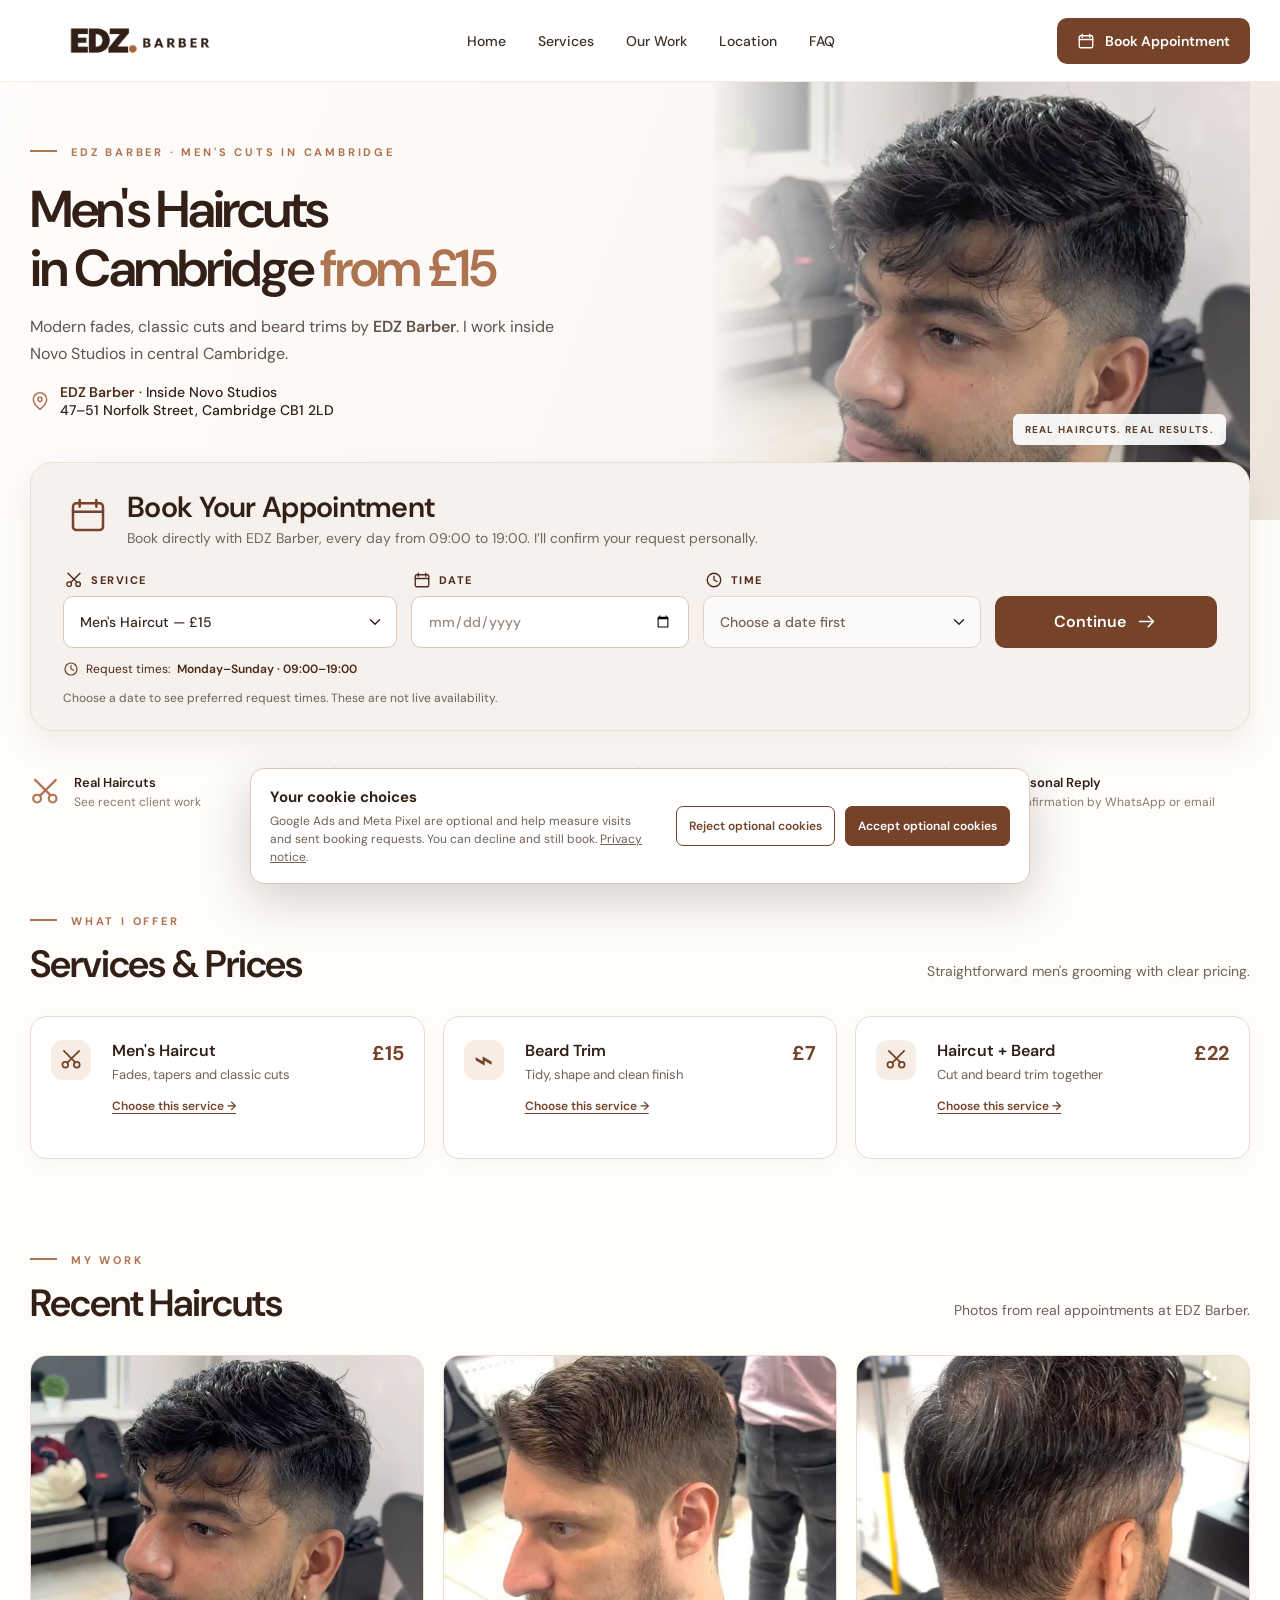
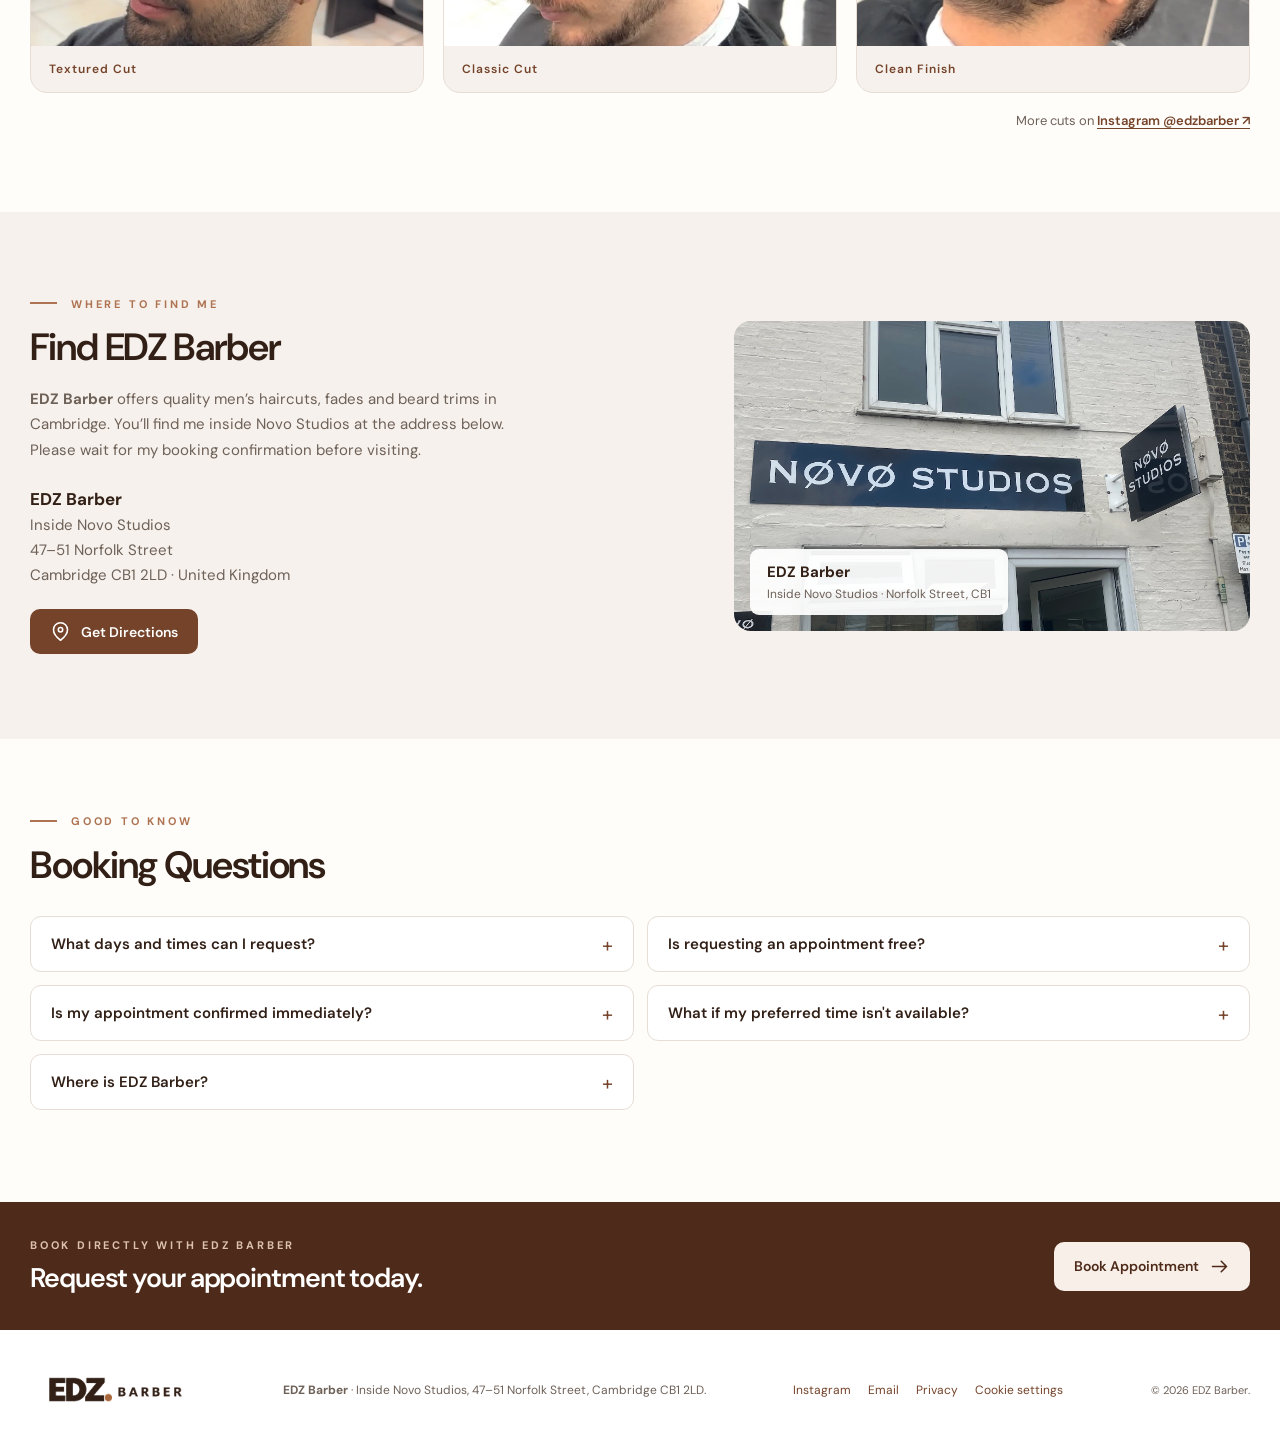
==== index.html @ 52270ae0 "gsdfgs" ====
<!doctype html>
<html lang="en-GB">

<head>
  <meta charset="utf-8">
  <meta name="viewport" content="width=device-width, initial-scale=1, viewport-fit=cover">
  <meta name="theme-color" content="#faf9f7">
  <meta name="description"
    content="Book with EDZ Barber: men’s haircuts from £15 in Cambridge. Find EDZ Barber inside Novo Studios, 47–51 Norfolk Street, CB1 2LD. Free booking requests with personal confirmation.">
  <meta property="og:type" content="website">
  <meta property="og:locale" content="en_GB">
  <meta property="og:title" content="EDZ Barber | Men's Haircuts in Cambridge from £15">
  <meta property="og:description"
    content="Book directly with EDZ Barber — men’s haircuts £15, beard trims £7. Inside Novo Studios, 47–51 Norfolk Street, Cambridge CB1 2LD.">
  <meta property="og:url" content="https://www.edzbarber.co.uk/">
  <meta property="og:image" content="https://www.edzbarber.co.uk/assets/cut-classic.webp">
  <link rel="canonical" href="https://www.edzbarber.co.uk/">
  <link rel="icon" type="image/svg+xml" href="favicon.svg">
  <link rel="preload" href="assets/edz-logo-brown.webp" as="image" type="image/webp">
  <link rel="preload" href="assets/cut-textured.webp" as="image" type="image/webp">
  <link rel="preconnect" href="https://fonts.googleapis.com">
  <link rel="preconnect" href="https://fonts.gstatic.com" crossorigin>
  <link href="https://fonts.googleapis.com/css2?family=DM+Sans:wght@400;500;600;700&display=swap" rel="stylesheet">
  <title>EDZ Barber | Men's Haircuts in Cambridge from £15</title>
  <script>window.dataLayer = window.dataLayer || []; function gtag() { dataLayer.push(arguments) } gtag('consent', 'default', { ad_storage: 'denied', analytics_storage: 'denied', ad_user_data: 'denied', ad_personalization: 'denied' }); gtag('js', new Date());</script>
  <link rel="stylesheet" href="style.css?v=20261121-3">
  <script src="consent.js?v=20261121-3" defer></script>
  <script src="schedule.js?v=20261121-3" defer></script>
  <script src="booking.js?v=20261121-3" defer></script>
  <script
    type="application/ld+json">{"@context":"https://schema.org","@type":"HairSalon","name":"EDZ Barber","url":"https://www.edzbarber.co.uk/","image":"https://www.edzbarber.co.uk/assets/cut-classic.webp","description":"Independent EDZ Barber men's haircuts, fades and beard trims, inside Novo Studios in Cambridge. Booking requests are personally confirmed.","priceRange":"£7–£22","address":{"@type":"PostalAddress","streetAddress":"47–51 Norfolk Street","addressLocality":"Cambridge","postalCode":"CB1 2LD","addressCountry":"GB"},"sameAs":["https://www.instagram.com/edzbarber/"]}</script>
</head>

<body id="top">
  <svg class="svg-defs" aria-hidden="true" focusable="false" xmlns="http://www.w3.org/2000/svg">
    <symbol id="ic-calendar" viewBox="0 0 24 24">
      <rect x="3" y="5" width="18" height="16" rx="2" />
      <path d="M7 3v4M17 3v4M3 10h18" />
    </symbol>
    <symbol id="ic-clock" viewBox="0 0 24 24">
      <circle cx="12" cy="12" r="9" />
      <path d="M12 7v5l4 2" />
    </symbol>
    <symbol id="ic-scissors" viewBox="0 0 24 24">
      <circle cx="5.5" cy="17.5" r="3" />
      <circle cx="17.5" cy="17.5" r="3" />
      <path d="M8 15 20 3M16 15 4 3" />
    </symbol>
    <symbol id="ic-pin" viewBox="0 0 24 24">
      <path d="M20 10c0 6-8 12-8 12S4 16 4 10a8 8 0 1 1 16 0Z" />
      <circle cx="12" cy="10" r="2.5" />
    </symbol>
    <symbol id="ic-arrow" viewBox="0 0 24 24">
      <path d="M4 12h16m-6-6 6 6-6 6" />
    </symbol>
    <symbol id="ic-shield" viewBox="0 0 24 24">
      <path d="m12 2 9 4v6c0 6-4 9-9 10C7 21 3 18 3 12V6z" />
      <path d="m8 12 3 3 5-6" />
    </symbol>
    <symbol id="ic-mail" viewBox="0 0 24 24">
      <rect x="2" y="4" width="20" height="16" rx="2" />
      <path d="m3 6 9 7 9-7" />
    </symbol>
    <symbol id="ic-menu" viewBox="0 0 24 24">
      <path d="M4 7h16M4 12h16M4 17h16" />
    </symbol>
    <symbol id="ic-check" viewBox="0 0 24 24">
      <path d="m4 12 5 5L20 6" />
    </symbol>
    <symbol id="ic-chevron" viewBox="0 0 24 24">
      <path d="m6 9 6 6 6-6" />
    </symbol>
    <symbol id="ic-instagram" viewBox="0 0 24 24">
      <rect x="3" y="3" width="18" height="18" rx="5" />
      <circle cx="12" cy="12" r="4" />
      <path d="M17.5 6.5h.01" />
    </symbol>
  </svg>
  <a class="skip-link" href="#booking">Skip to booking</a>
  <header class="site-header">
    <div class="container header-inner">
      <a class="brand" href="#top" aria-label="EDZ Barber home"><img src="assets/edz-logo-brown.webp" width="250"
          height="90" alt="EDZ Barber" /></a>
      <nav class="site-nav" id="main-nav" aria-label="Main navigation">
        <a href="#top">Home</a><a href="#services">Services</a><a href="#gallery">Our Work</a><a
          href="#location">Location</a><a href="#faq">FAQ</a><button type="button" class="nav-cookies"
          data-open-cookie-preferences>Cookie settings</button>
      </nav>
      <a class="header-book" href="#booking"><svg class="icon" aria-hidden="true">
          <use href="#ic-calendar" />
        </svg> Book Appointment</a>
      <button class="menu-button" type="button" aria-expanded="false" aria-controls="main-nav"
        aria-label="Open menu"><svg class="icon" aria-hidden="true">
          <use href="#ic-menu" />
        </svg></button>
    </div>
  </header>
  <main>
    <div class="top-sections">
      <section class="booking-section" id="booking" aria-labelledby="booking-heading">
        <div class="container">
          <div class="booking-card">
            <div class="booking-heading">
              <span class="booking-heading-icon"><svg class="icon" aria-hidden="true">
                  <use href="#ic-calendar" />
                </svg></span>
              <div>
                <p class="eyebrow">EDZ BARBER · FREE BOOKING REQUEST</p>
                <h2 id="booking-heading">Book Your Appointment</h2>
                <p>Book directly with EDZ Barber, every day from 09:00 to 19:00. I’ll confirm your request
                  personally.</p>
              </div>
            </div>
            <form id="booking-request-form" action="https://api.web3forms.com/submit" method="POST" novalidate>
              <input name="access_key" type="hidden" value="c25bfc3a-6f18-4bb9-8f61-29de231f1bf9">
              <input name="subject" id="booking-subject" type="hidden" value="EDZ Barber — Booking request">
              <input name="from_name" type="hidden" value="EDZ Barber Bookings">
              <input name="service" id="submitted-service" type="hidden">
              <input name="price" id="submitted-price" type="hidden">
              <input name="preferred_date" id="submitted-date" type="hidden">
              <input name="preferred_time" id="submitted-time" type="hidden">
              <div class="hp" aria-hidden="true"><label>Leave this empty<input type="checkbox" tabindex="-1"
                    name="botcheck" autocomplete="off"></label></div>
              <div class="booking-selectors" id="booking-selectors">
                <div class="form-control">
                  <label for="service-choice"><svg class="icon" aria-hidden="true">
                      <use href="#ic-scissors" />
                    </svg> Service</label>
                  <div class="select-wrapper"><select id="service-choice" required>
                      <option value="haircut">Men's Haircut — £15</option>
                      <option value="beard">Beard Trim — £7</option>
                      <option value="both">Haircut + Beard — £22</option>
                    </select><svg class="chevron" aria-hidden="true">
                      <use href="#ic-chevron" />
                    </svg></div>
                </div>
                <div class="form-control">
                  <label for="date-choice"><svg class="icon" aria-hidden="true">
                      <use href="#ic-calendar" />
                    </svg> Date</label>
                  <input type="date" id="date-choice" required lang="en-GB" aria-describedby="date-help" />
                </div>
                <div class="form-control">
                  <label for="time-choice"><svg class="icon" aria-hidden="true">
                      <use href="#ic-clock" />
                    </svg> Time</label>
                  <div class="select-wrapper"><select id="time-choice" required disabled>
                      <option value="">Choose a date first</option>
                    </select><svg class="chevron" aria-hidden="true">
                      <use href="#ic-chevron" />
                    </svg></div>
                </div>
                <button type="button" class="primary-button booking-continue" id="continue-booking">Continue <svg
                    class="icon" aria-hidden="true">
                    <use href="#ic-arrow" />
                  </svg></button>
              </div>
              <p class="booking-hours"><svg class="icon" aria-hidden="true">
                  <use href="#ic-clock" />
                </svg> Request times: <strong>Monday–Sunday · 09:00–19:00</strong></p>
              <p class="booking-help" id="date-help">Times are requests, not live availabilityNo
                online payment.</p>
              <p class="form-error" id="booking-error" role="alert" hidden></p>
              <div class="details-panel" id="details-panel" hidden>
                <div class="details-header">
                  <div>
                    <h3>Your Details</h3>
                    <p>Just a few details so I can reply.</p>
                  </div><button class="text-button" id="edit-selection" type="button">← Edit date & time</button>
                </div>
                <div class="booking-summary" id="booking-summary"></div>
                <div class="details-fields">
                  <label>Full name <span>*</span><input id="customer-name" name="name" type="text"
                      placeholder="Your full name" maxlength="100" autocomplete="name" required></label>
                  <label>Mobile / WhatsApp <span>*</span><input id="customer-phone" name="phone" type="tel"
                      placeholder="07xxx xxx xxx" maxlength="25" autocomplete="tel" required></label>
                  <label>Email <span>*</span><input id="customer-email" name="email" type="email"
                      placeholder="you@example.com" maxlength="254" autocomplete="email" required></label>
                  <label class="notes-field">Notes (optional)<textarea name="message" id="customer-notes"
                      maxlength="750" rows="2" placeholder="Any details about your haircut?"></textarea></label>
                </div>
                <label class="confirm-checkbox"><input id="request-consent" name="request_acknowledged" type="checkbox"
                    value="Yes" required><span>I understand my appointment is <strong>not confirmed</strong> until EDZ
                    Barber replies. <a href="privacy.html">Privacy notice</a>.</span></label>
                <button id="send-request" class="primary-button submit-button" type="submit">Send Booking Request <svg
                    class="icon" aria-hidden="true">
                    <use href="#ic-arrow" />
                  </svg></button>
              </div>
            </form>
            <div class="booking-result" id="booking-result" role="status" aria-live="polite" hidden></div>
          </div>
        </div>
      </section>
      <section class="hero" id="home" aria-labelledby="hero-title">
        <div class="container hero-inner">
          <div class="hero-text">
            <div class="eyebrow eyebrow-line">EDZ BARBER · MEN'S CUTS IN CAMBRIDGE</div>
            <h1 id="hero-title">Men's Haircuts<br>in Cambridge <span>from £15</span></h1>
            <p>Modern fades, classic cuts and beard trims by <strong>EDZ Barber</strong>. I work inside Novo Studios in
              central Cambridge.</p>
            <div class="hero-address"><svg class="icon" aria-hidden="true">
                <use href="#ic-pin" />
              </svg><span><strong>EDZ Barber</strong> · Inside Novo Studios<br>47–51 Norfolk Street, Cambridge CB1
                2LD</span></div>
            <a class="hero-cta" href="#booking">Book your £15 cut <svg class="icon" aria-hidden="true">
                <use href="#ic-arrow" />
              </svg></a>
          </div>
          <div class="hero-photo"><img src="assets/cut-textured.webp"
              alt="Real textured men's haircut at EDZ Barber, Cambridge" fetchpriority="high" width="526"
              height="709" /><span class="photo-caption">REAL HAIRCUTS. REAL RESULTS.</span></div>
        </div>
      </section>
    </div>
    <section class="benefits" aria-label="EDZ Barber benefits">
      <div class="container benefits-grid">
        <div><svg class="icon" aria-hidden="true">
            <use href="#ic-scissors" />
          </svg><span><strong>Real Haircuts</strong><small>See recent client work</small></span></div>
        <div><svg class="icon" aria-hidden="true">
            <use href="#ic-calendar" />
          </svg><span><strong>Free Booking Request</strong><small>No online payment</small></span></div>
        <div><svg class="icon" aria-hidden="true">
            <use href="#ic-pin" />
          </svg><span><strong>Central Cambridge</strong><small>Norfolk Street, CB1</small></span></div>
        <div><svg class="icon" aria-hidden="true">
            <use href="#ic-check" />
          </svg><span><strong>Personal Reply</strong><small>Confirmation by WhatsApp or email</small></span></div>
      </div>
    </section>
    <section class="content-section" id="services">
      <div class="container">
        <div class="section-intro">
          <div>
            <p class="eyebrow eyebrow-line">WHAT I OFFER</p>
            <h2>Services & Prices</h2>
          </div>
          <p>Straightforward men's grooming with clear pricing.</p>
        </div>
        <div class="services-grid">
          <article class="service-card">
            <div class="service-icon"><svg class="icon" aria-hidden="true">
                <use href="#ic-scissors" />
              </svg></div>
            <div>
              <h3>Men's Haircut</h3>
              <p>Fades, tapers and classic cuts</p><button type="button" data-book-service="haircut">Choose this service
                →</button>
            </div><strong class="service-price">£15</strong>
          </article>
          <article class="service-card">
            <div class="service-icon beard-symbol" aria-hidden="true">⌁</div>
            <div>
              <h3>Beard Trim</h3>
              <p>Tidy, shape and clean finish</p><button type="button" data-book-service="beard">Choose this service
                →</button>
            </div><strong class="service-price">£7</strong>
          </article>
          <article class="service-card">
            <div class="service-icon"><svg class="icon" aria-hidden="true">
                <use href="#ic-scissors" />
              </svg></div>
            <div>
              <h3>Haircut + Beard</h3>
              <p>Cut and beard trim together</p><button type="button" data-book-service="both">Choose this service
                →</button>
            </div><strong class="service-price">£22</strong>
          </article>
        </div>
      </div>
    </section>
    <section class="content-section gallery-section" id="gallery">
      <div class="container">
        <div class="section-intro">
          <div>
            <p class="eyebrow eyebrow-line">MY WORK</p>
            <h2>Recent Haircuts</h2>
          </div>
          <p>Photos from real appointments at EDZ Barber.</p>
        </div>
        <div class="gallery-grid">
          <figure><img src="assets/cut-textured.webp" width="526" height="709" loading="lazy"
              alt="Textured short men's haircut with blended sides">
            <figcaption>Textured Cut</figcaption>
          </figure>
          <figure><img src="assets/cut-classic.webp" width="526" height="697" loading="lazy"
              alt="Neat classic men's side-part haircut">
            <figcaption>Classic Cut</figcaption>
          </figure>
          <figure><img src="assets/cut-back.webp" width="1179" height="1179" loading="lazy"
              alt="Clean finish at the back of a men's haircut">
            <figcaption>Clean Finish</figcaption>
          </figure>
        </div>
        <p class="gallery-link">More cuts on <a href="https://www.instagram.com/edzbarber/" target="_blank"
            rel="noopener noreferrer">Instagram @edzbarber ↗</a></p>
      </div>
    </section>
    <section class="location-section" id="location">
      <div class="container location-grid">
        <div>
          <p class="eyebrow eyebrow-line">WHERE TO FIND ME</p>
          <h2>Find EDZ Barber</h2>
          <p><strong>EDZ Barber</strong> offers quality men’s haircuts, fades and beard trims in Cambridge.
            You’ll find me inside Novo Studios at the address below. Please wait for my booking confirmation before
            visiting.</p>
          <address><strong>EDZ Barber</strong><br>Inside Novo Studios<br>47–51 Norfolk Street<br>Cambridge CB1 2LD ·
            United Kingdom</address><a class="direction-button"
            href="https://www.google.com/maps/dir/?api=1&amp;destination=47-51%20Norfolk%20Street%2C%20Cambridge%20CB1%202LD"
            target="_blank" rel="noopener noreferrer"><svg class="icon" aria-hidden="true">
              <use href="#ic-pin" />
            </svg> Get Directions</a>
        </div>
        <div class="location-photo"><img src="assets/novo-studios.webp" width="526" height="697" loading="lazy"
            alt="Haircut completed by EDZ Barber" />
          <div><strong>EDZ Barber</strong><span>Inside Novo Studios · Norfolk Street, CB1</span></div>
        </div>
      </div>
    </section>
    <section class="content-section faq-section" id="faq">
      <div class="container">
        <div class="section-intro">
          <div>
            <p class="eyebrow eyebrow-line">GOOD TO KNOW</p>
            <h2>Booking Questions</h2>
          </div>
        </div>
        <div class="faq-grid">
          <details>
            <summary>What days and times can I request?</summary>
            <p>EDZ Barber accepts booking requests every day, Monday to Sunday, with start times each hour from 09:00 to
              19:00 (UK time). The 19:00 appointment starts at 19:00. All requests require personal confirmation; dates
              and times are not live availability.</p>
          </details>
          <details>
            <summary>Is requesting an appointment free?</summary>
            <p>Yes. You don't pay online to request a time.</p>
          </details>
          <details>
            <summary>Is my appointment confirmed immediately?</summary>
            <p>No. I'll confirm your requested date and time by WhatsApp Business or email. Please wait for my reply
              before visiting.</p>
          </details>
          <details>
            <summary>What if my preferred time isn't available?</summary>
            <p>I'll reply to offer another time where possible.</p>
          </details>
          <details>
            <summary>Where is EDZ Barber?</summary>
            <p>EDZ Barber is an independent barbering service inside Novo Studios, at 47–51 Norfolk Street, Cambridge
              CB1 2LD.</p>
          </details>
        </div>
      </div>
    </section>
    <section class="last-cta">
      <div class="container">
        <div>
          <p class="eyebrow">BOOK DIRECTLY WITH EDZ BARBER</p>
          <h2>Request your appointment today.</h2>
        </div><a href="#booking" class="primary-button">Book Appointment <svg class="icon" aria-hidden="true">
            <use href="#ic-arrow" />
          </svg></a>
      </div>
    </section>
  </main>
  <footer class="site-footer">
    <div class="container footer-inner"><a href="#top" class="footer-logo"><img src="assets/edz-logo-brown.webp"
          alt="EDZ Barber" width="220" height="85"></a>
      <p><strong>EDZ Barber</strong> · Inside Novo Studios, 47–51 Norfolk Street, Cambridge CB1 2LD.</p>
      <div class="footer-links"><a href="https://www.instagram.com/edzbarber/" target="_blank"
          rel="noopener noreferrer">Instagram</a><a href="mailto:edzbarber.bookings@gmail.com">Email</a><a
          href="privacy.html">Privacy</a><button type="button" data-open-cookie-preferences>Cookie settings</button>
      </div><small>© <span id="year">2026</span> EDZ Barber.</small>
    </div>
  </footer>
  <div class="sticky-book"><a href="#booking">Book Appointment <svg class="icon" aria-hidden="true">
        <use href="#ic-arrow" />
      </svg></a></div>
  <aside id="cookie-banner" class="cookie-banner" role="region" aria-label="Cookie preferences" hidden>
    <div class="cookie-banner-copy"><strong>Your cookie choices</strong>
      <p>Google Ads and Meta Pixel are optional and help measure visits and sent booking requests. You can decline and
        still book. <a href="privacy.html">Privacy notice</a>.</p>
    </div>
    <div class="cookie-banner-actions"><button type="button" id="reject-tracking">Reject optional
        cookies</button><button type="button" id="accept-tracking">Accept optional cookies</button></div>
  </aside>
</body>

</html>
---- style.css ----
:root {
  --paper: #fffdfa;
  --white: #ffffff;
  --sand: #f6f1ec;
  --sand-2: #eee6df;
  --line: #e7ddd5;
  --ink: #322017;
  --muted: #6e6158;
  --cocoa: #744329;
  --cocoa-dark: #4d2a19;
  --accent: #ae7351;
  --hover: #683b25;
  --shadow: 0 12px 38px rgba(72, 40, 21, .075);
}

* {
  box-sizing: border-box
}

html {
  scroll-behavior: smooth;
  scroll-padding-top: 95px
}

body {
  margin: 0;
  background: var(--paper);
  font-family: 'DM Sans', system-ui, -apple-system, BlinkMacSystemFont, 'Segoe UI', sans-serif;
  color: var(--ink);
  font-weight: 400;
  -webkit-font-smoothing: antialiased
}

button,
input,
select,
textarea {
  font: inherit
}

a {
  color: inherit;
  text-decoration: none
}

button {
  cursor: pointer
}

button:disabled {
  cursor: not-allowed;
  opacity: .65
}

img {
  max-width: 100%;
  display: block
}

[hidden] {
  display: none !important
}

.container {
  width: min(1220px, calc(100% - 56px));
  margin-inline: auto
}

.svg-defs {
  position: absolute;
  width: 0;
  height: 0;
  overflow: hidden
}

.icon,
.chevron {
  height: 21px;
  width: 21px;
  fill: none;
  stroke: currentColor;
  stroke-width: 1.8;
  stroke-linecap: round;
  stroke-linejoin: round;
  flex-shrink: 0
}

.skip-link {
  position: absolute;
  z-index: 300;
  top: -100px;
  left: 20px;
  padding: 12px;
  background: #fff;
  border: 2px solid var(--cocoa)
}

.skip-link:focus {
  top: 10px
}

:focus-visible {
  outline: 3px solid #b98c70;
  outline-offset: 3px
}

.site-header {
  height: 82px;
  background: rgba(255, 255, 255, .97);
  border-bottom: 1px solid #f1ebe6;
  position: relative;
  z-index: 50
}

.header-inner {
  height: 100%;
  display: flex;
  align-items: center;
  justify-content: space-between;
  gap: 30px
}

.brand img {
  width: 214px;
  height: auto;
  max-height: 65px;
  object-fit: contain
}

.site-nav {
  display: flex;
  align-items: center;
  gap: 32px;
  margin-left: auto;
  margin-right: auto
}

.site-nav a {
  font-size: 14px;
  font-weight: 500;
  color: #3e3027;
  transition: color .2s
}

.site-nav a:hover {
  color: var(--accent)
}

.header-book,
.primary-button,
.direction-button {
  display: inline-flex;
  justify-content: center;
  align-items: center;
  gap: 10px;
  border: 0;
  background: var(--cocoa);
  color: white;
  border-radius: 10px;
  padding: 14px 20px;
  font-size: 14px;
  font-weight: 600;
  white-space: nowrap;
  transition: background .2s, transform .2s
}

.header-book:hover,
.primary-button:hover,
.direction-button:hover {
  background: var(--hover);
  transform: translateY(-1px)
}

.header-book .icon {
  height: 18px;
  width: 18px
}

.menu-button {
  display: none;
  border: 0;
  background: transparent;
  color: var(--ink);
  padding: 10px
}

.eyebrow {
  margin: 0;
  color: var(--accent);
  font-size: 11px;
  font-weight: 700;
  letter-spacing: 2.8px;
  line-height: 1.4
}

.eyebrow-line:before {
  content: '';
  display: inline-block;
  width: 27px;
  border-top: 2px solid currentColor;
  vertical-align: middle;
  margin-right: 14px;
  transform: translateY(-2px)
}

/* The booking is first in document order for mobile. Desktop reorders hero first. */
.top-sections {
  display: flex;
  flex-direction: column
}

.hero {
  order: 1;
  background: linear-gradient(110deg, #fffdfb 0%, #faf7f4 58%, #ede4db 100%);
  position: relative;
  overflow: hidden
}

.hero-inner {
  min-height: 438px;
  display: grid;
  grid-template-columns: 56% 44%;
  align-items: center;
  gap: 0
}

.hero-text {
  position: relative;
  z-index: 2;
  padding: 48px 12px 86px 0
}

.hero h1 {
  margin: 20px 0 16px;
  font-size: clamp(38px, 4.05vw, 62px);
  font-weight: 600;
  letter-spacing: -2.3px;
  line-height: 1.14
}

.hero h1 span {
  color: var(--accent);
  white-space: nowrap
}

.hero-text>p {
  font-size: 16px;
  color: #61544b;
  line-height: 1.65;
  max-width: 535px;
  margin: 0 0 16px
}

.hero-text strong {
  font-weight: 600
}

.hero-address {
  display: flex;
  align-items: center;
  gap: 10px;
  font-size: 14px;
  font-weight: 500
}

.hero-address .icon {
  color: var(--accent);
  width: 20px;
  height: 20px
}

.hero-photo {
  position: relative;
  align-self: stretch;
  min-height: 438px;
  overflow: hidden
}

.hero-photo img {
  position: absolute;
  width: 100%;
  height: 100%;
  object-fit: cover;
  object-position: center 40%;
  filter: saturate(.83);
  transform: scale(1.04)
}

.hero-photo:before {
  content: '';
  position: absolute;
  z-index: 1;
  inset: 0;
  background: linear-gradient(90deg, #f8f4f0 0%, rgba(248, 244, 240, .05) 35%, transparent 100%)
}

.photo-caption {
  position: absolute;
  z-index: 2;
  right: 24px;
  bottom: 75px;
  padding: 9px 12px;
  background: rgba(255, 255, 255, .92);
  border-radius: 6px;
  color: #59402c;
  font-weight: 700;
  font-size: 10px;
  letter-spacing: 1.3px
}

.hero-cta {
  display: none
}

.booking-section {
  order: 2;
  position: relative;
  z-index: 5;
  margin-top: -58px
}

.booking-card {
  background: var(--sand);
  border: 1px solid #eadfd5;
  border-radius: 22px;
  padding: 27px 32px 23px;
  box-shadow: 0 13px 33px rgba(66, 35, 18, .08)
}

.booking-heading {
  display: flex;
  align-items: flex-start;
  gap: 15px;
  margin-bottom: 22px
}

.booking-heading-icon {
  height: 49px;
  width: 49px;
  flex-shrink: 0;
  color: var(--cocoa);
  display: grid;
  place-items: center
}

.booking-heading-icon .icon {
  width: 40px;
  height: 40px;
  stroke-width: 1.5
}

.booking-heading .eyebrow {
  display: none
}

.booking-heading h2 {
  margin: 0 0 3px;
  font-weight: 600;
  letter-spacing: -.7px;
  font-size: 29px;
  line-height: 1.2
}

.booking-heading p:last-child {
  margin: 0;
  color: #74655a;
  font-size: 14px;
  line-height: 1.5
}

.booking-selectors {
  display: grid;
  grid-template-columns: 1.2fr 1fr 1fr .8fr;
  gap: 14px;
  align-items: end
}

.form-control {
  min-width: 0
}

.form-control>label {
  display: flex;
  align-items: center;
  gap: 8px;
  margin: 0 0 7px 2px;
  color: var(--cocoa-dark);
  text-transform: uppercase;
  letter-spacing: 1.5px;
  font-size: 11px;
  font-weight: 700
}

.form-control>label .icon {
  height: 18px;
  width: 18px;
  stroke-width: 1.8
}

.form-control select,
.form-control input,
.details-fields input,
.details-fields textarea {
  width: 100%;
  height: 52px;
  padding: 0 16px;
  border: 1px solid #d7c8bc;
  background: #fff;
  border-radius: 10px;
  color: #392921;
  font-size: 14px;
  font-weight: 500;
  min-width: 0;
  outline: none;
  transition: border .2s, box-shadow .2s
}

.form-control input[type=date] {
  color-scheme: light;
  cursor: pointer
}

.form-control input[type=date]:invalid,
.form-control select:invalid {
  color: #958980
}

.form-control select:focus,
.form-control input:focus,
.details-fields input:focus,
.details-fields textarea:focus {
  border-color: var(--cocoa);
  box-shadow: 0 0 0 3px rgba(116, 67, 41, .13)
}

.select-wrapper {
  position: relative
}

.select-wrapper select {
  appearance: none;
  padding-right: 40px;
  cursor: pointer
}

.select-wrapper .chevron {
  position: absolute;
  right: 13px;
  top: 50%;
  transform: translateY(-50%);
  pointer-events: none;
  width: 18px;
  height: 18px
}

.booking-continue {
  height: 52px;
  padding-inline: 15px;
  font-size: 16px
}

.booking-help {
  font-size: 12px;
  color: var(--muted);
  line-height: 1.4;
  margin: 12px 0 0
}

.form-error {
  background: #fff1ed;
  border: 1px solid #e3b8aa;
  color: #8b3227;
  font-size: 13px;
  padding: 10px 13px;
  border-radius: 8px;
  margin: 12px 0 0
}

.hp {
  position: absolute;
  left: -10000px;
  width: 1px;
  height: 1px;
  overflow: hidden
}

.details-panel {
  margin-top: 22px;
  padding-top: 22px;
  border-top: 1px solid var(--line)
}

.details-header {
  display: flex;
  align-items: center;
  justify-content: space-between;
  gap: 20px;
  margin-bottom: 14px
}

.details-header h3 {
  font-size: 24px;
  font-weight: 600;
  letter-spacing: -.4px;
  margin: 0 0 3px
}

.details-header p {
  margin: 0;
  color: var(--muted);
  font-size: 14px
}

.text-button {
  background: none;
  border: 0;
  color: var(--cocoa);
  font-size: 13px;
  font-weight: 600;
  text-decoration: underline;
  text-underline-offset: 3px;
  padding: 5px
}

.booking-summary {
  background: #fff;
  border: 1px solid var(--line);
  border-radius: 10px;
  padding: 13px 16px;
  font-size: 14px;
  margin-bottom: 16px;
  display: flex;
  gap: 16px;
  flex-wrap: wrap
}

.booking-summary strong {
  color: var(--cocoa)
}

.details-fields {
  display: grid;
  grid-template-columns: repeat(3, minmax(0, 1fr));
  gap: 14px
}

.details-fields label {
  font-size: 13px;
  color: #49362b;
  font-weight: 600;
  display: flex;
  flex-direction: column;
  gap: 7px;
  min-width: 0
}

.details-fields label span {
  color: #9e4e3a
}

.details-fields input {
  font-weight: 400
}

.details-fields .notes-field {
  grid-column: 1/-1
}

.details-fields textarea {
  height: auto;
  min-height: 72px;
  padding: 12px 15px;
  resize: vertical;
  font-weight: 400
}

.confirm-checkbox {
  display: flex;
  align-items: flex-start;
  gap: 9px;
  margin: 16px 0 17px;
  line-height: 1.5;
  font-size: 12px;
  color: var(--muted)
}

.confirm-checkbox input {
  width: 17px;
  height: 17px;
  accent-color: var(--cocoa);
  margin: 1px 0 0;
  flex-shrink: 0
}

.confirm-checkbox a {
  text-decoration: underline;
  text-underline-offset: 3px
}

.submit-button {
  width: 100%;
  font-size: 16px
}

.booking-result {
  margin-top: 18px;
  border-radius: 12px;
  padding: 18px;
  background: #fff;
  border: 1px solid #9fc1a0;
  color: #2b5e39
}

.booking-result.error {
  background: #fff4f1;
  border-color: #e6ada4;
  color: #913d31
}

.booking-result h3 {
  font-size: 22px;
  margin: 0 0 8px;
  letter-spacing: -.4px
}

.booking-result p {
  font-size: 14px;
  line-height: 1.6;
  margin: 0 0 12px
}

.booking-result button {
  background: var(--cocoa);
  color: #fff;
  border: 0;
  border-radius: 7px;
  padding: 10px 16px;
  font-weight: 600
}

.benefits {
  padding: 36px 0 25px
}

.benefits-grid {
  display: grid;
  grid-template-columns: repeat(4, minmax(0, 1fr));
  gap: 0
}

.benefits-grid>div {
  display: flex;
  align-items: center;
  gap: 13px;
  padding: 7px 20px;
  border-right: 1px solid var(--line)
}

.benefits-grid>div:first-child {
  padding-left: 0
}

.benefits-grid>div:last-child {
  border-right: 0
}

.benefits-grid .icon {
  width: 31px;
  height: 31px;
  color: var(--accent);
  stroke-width: 1.65
}

.benefits-grid span {
  min-width: 0;
  display: flex;
  flex-direction: column;
  gap: 3px
}

.benefits-grid strong {
  font-size: 13px;
  font-weight: 600
}

.benefits-grid small {
  font-size: 12px;
  color: #887a6e
}

.content-section {
  padding: 72px 0 15px
}

.section-intro {
  display: flex;
  justify-content: space-between;
  align-items: end;
  gap: 20px;
  margin-bottom: 27px
}

.section-intro h2,
.location-section h2,
.last-cta h2 {
  font-size: clamp(27px, 3vw, 38px);
  font-weight: 600;
  letter-spacing: -1.1px;
  line-height: 1.25;
  margin: 12px 0 0
}

.section-intro>p {
  color: var(--muted);
  font-size: 14px;
  line-height: 1.6;
  margin: 0 0 6px
}

.services-grid {
  display: grid;
  grid-template-columns: repeat(3, minmax(0, 1fr));
  gap: 18px
}

.service-card {
  display: grid;
  grid-template-columns: 48px minmax(0, 1fr) auto;
  gap: 13px;
  align-items: start;
  min-height: 143px;
  background: white;
  border: 1px solid var(--line);
  padding: 23px 20px;
  border-radius: 16px;
  box-shadow: 0 5px 16px rgba(62, 37, 23, .025)
}

.service-icon {
  width: 40px;
  height: 40px;
  border-radius: 12px;
  background: #f7ede4;
  color: var(--cocoa);
  display: grid;
  place-items: center
}

.service-icon .icon {
  width: 23px;
  height: 23px
}

.beard-symbol {
  font-size: 33px;
  line-height: 1
}

.service-card h3 {
  font-size: 16px;
  margin: 0 0 5px;
  font-weight: 600
}

.service-card p {
  font-size: 13px;
  line-height: 1.4;
  margin: 0;
  color: var(--muted)
}

.service-card button {
  border: 0;
  background: none;
  color: var(--cocoa);
  text-decoration: underline;
  text-underline-offset: 3px;
  padding: 0;
  font-size: 12px;
  font-weight: 600;
  margin-top: 14px
}

.service-price {
  color: var(--cocoa);
  font-size: 20px;
  font-weight: 700
}

.gallery-section {
  padding-top: 79px
}

.gallery-grid {
  display: grid;
  grid-template-columns: repeat(3, minmax(0, 1fr));
  gap: 19px
}

.gallery-grid figure {
  margin: 0;
  overflow: hidden;
  border-radius: 17px;
  background: var(--sand);
  border: 1px solid var(--line)
}

.gallery-grid img {
  width: 100%;
  height: 290px;
  object-fit: cover;
  object-position: 50% 40%;
  transition: transform .3s
}

.gallery-grid figure:hover img {
  transform: scale(1.03)
}

.gallery-grid figcaption {
  font-size: 12px;
  letter-spacing: 1px;
  font-weight: 600;
  color: var(--cocoa);
  padding: 15px 18px
}

.gallery-link {
  margin: 19px 0 0;
  text-align: right;
  font-size: 13px;
  color: var(--muted)
}

.gallery-link a {
  font-weight: 600;
  color: var(--cocoa);
  text-decoration: underline;
  text-underline-offset: 3px
}

.location-section {
  padding: 85px 0;
  margin-top: 68px;
  background: var(--sand)
}

.location-grid {
  display: grid;
  grid-template-columns: 1fr .8fr;
  gap: 60px;
  align-items: center
}

.location-grid>div:first-child>p:not(.eyebrow) {
  font-size: 15px;
  line-height: 1.7;
  color: var(--muted);
  max-width: 520px
}

.location-grid address {
  font-style: normal;
  line-height: 1.65;
  margin: 22px 0;
  color: var(--muted);
  font-size: 15px
}

.location-grid address strong {
  color: var(--ink)
}

.direction-button {
  padding: 12px 20px
}

.location-photo {
  height: 310px;
  position: relative;
  border-radius: 17px;
  overflow: hidden;
  background: #ded2c5
}

.location-photo img {
  width: 100%;
  height: 100%;
  object-fit: cover;
  object-position: center 38%
}

.location-photo>div {
  position: absolute;
  bottom: 16px;
  left: 16px;
  background: rgba(255, 255, 255, .93);
  padding: 13px 17px;
  border-radius: 9px;
  display: flex;
  flex-direction: column;
  gap: 4px;
  box-shadow: var(--shadow)
}

.location-photo>div strong {
  font-size: 15px
}

.location-photo>div span {
  font-size: 12px;
  color: var(--muted)
}

.faq-section {
  padding-top: 75px;
  padding-bottom: 92px
}

.faq-grid {
  display: grid;
  grid-template-columns: repeat(2, minmax(0, 1fr));
  gap: 13px
}

.faq-grid details {
  background: #fff;
  border: 1px solid var(--line);
  border-radius: 11px;
  padding: 17px 20px
}

.faq-grid summary {
  cursor: pointer;
  font-size: 15px;
  font-weight: 600;
  list-style: none;
  position: relative;
  padding-right: 25px
}

.faq-grid summary::-webkit-details-marker {
  display: none
}

.faq-grid summary:after {
  content: '+';
  position: absolute;
  right: 0;
  top: -2px;
  font-size: 20px;
  font-weight: 400;
  color: var(--cocoa)
}

.faq-grid details[open] summary:after {
  content: '−'
}

.faq-grid details p {
  font-size: 13px;
  color: var(--muted);
  line-height: 1.65;
  margin: 13px 0 2px
}

.last-cta {
  background: var(--cocoa-dark);
  color: #fff;
  padding: 36px 0
}

.last-cta>.container {
  display: flex;
  align-items: center;
  justify-content: space-between;
  gap: 22px
}

.last-cta h2 {
  font-size: 27px;
  margin: 7px 0 0
}

.last-cta .eyebrow {
  color: #dcc2ae
}

.last-cta .primary-button {
  background: #f8efe8;
  color: var(--cocoa-dark)
}

.last-cta .primary-button:hover {
  background: #fff
}

.site-footer {
  padding: 28px 0 35px;
  background: white
}

.footer-inner {
  display: flex;
  align-items: center;
  flex-wrap: wrap;
  justify-content: space-between;
  gap: 16px
}

.footer-logo img {
  width: 165px;
  height: auto
}

.footer-inner>p {
  font-size: 12px;
  color: var(--muted)
}

.footer-links {
  display: flex;
  align-items: center;
  gap: 17px;
  flex-wrap: wrap;
  font-size: 12px;
  color: var(--cocoa)
}

.footer-links button {
  color: inherit;
  border: 0;
  background: none;
  padding: 0
}

.footer-inner small {
  font-size: 11px;
  color: var(--muted)
}

.sticky-book {
  display: none
}

.cookie-banner {
  position: fixed;
  z-index: 1000;
  bottom: 16px;
  left: 50%;
  transform: translateX(-50%);
  width: min(780px, calc(100% - 26px));
  padding: 17px 19px;
  background: #fff;
  border: 1px solid #ddcaba;
  border-radius: 14px;
  box-shadow: 0 15px 50px rgba(28, 17, 10, .2);
  display: flex;
  justify-content: space-between;
  gap: 24px;
  align-items: center
}

.cookie-banner-copy strong {
  font-size: 15px
}

.cookie-banner-copy p {
  font-size: 12px;
  margin: 5px 0 0;
  line-height: 1.5;
  color: var(--muted)
}

.cookie-banner-copy a {
  text-decoration: underline
}

.cookie-banner-actions {
  display: flex;
  gap: 10px;
  flex-shrink: 0
}

.cookie-banner-actions button {
  border: 1px solid var(--cocoa);
  background: #fff;
  color: var(--cocoa);
  padding: 11px 12px;
  border-radius: 7px;
  font-size: 12px;
  font-weight: 600
}

.cookie-banner-actions button:last-child {
  background: var(--cocoa);
  color: #fff
}

.privacy-main {
  max-width: 800px;
  padding: 70px 25px 110px;
  margin: auto
}

.privacy-main h1 {
  font-size: 40px;
  font-weight: 600;
  letter-spacing: -1.5px
}

.privacy-main h2 {
  font-size: 22px;
  font-weight: 600;
  margin: 30px 0 10px
}

.privacy-main p {
  line-height: 1.75;
  color: var(--muted);
  font-size: 15px
}

.privacy-main a {
  color: var(--cocoa);
  text-decoration: underline
}

.privacy-main .privacy-btn {
  color: var(--cocoa);
  border: 0;
  background: none;
  text-decoration: underline;
  padding: 0
}

@media(max-width:1050px) {
  .site-nav {
    gap: 18px
  }

  .header-book {
    padding-inline: 12px
  }

  .brand img {
    width: 185px
  }

  .hero h1 {
    font-size: 49px
  }

  .booking-card {
    padding: 24px
  }

  .booking-heading h2 {
    font-size: 26px
  }

  .service-card {
    padding: 18px 14px;
    gap: 8px;
    grid-template-columns: 40px minmax(0, 1fr) auto
  }

  .service-card h3 {
    font-size: 14px
  }

  .service-price {
    font-size: 17px
  }
}

@media(max-width:760px) {
  html {
    scroll-padding-top: 80px
  }

  .container {
    width: min(100% - 30px, 620px)
  }

  .site-header {
    height: 73px;
    background: white
  }

  .header-inner {
    gap: 7px
  }

  .brand img {
    width: 204px;
    max-height: 55px
  }

  .site-nav {
    display: none;
    position: absolute;
    top: 72px;
    left: 0;
    right: 0;
    background: #fff;
    box-shadow: 0 12px 18px rgba(35, 20, 14, .08);
    padding: 18px 20px;
    flex-direction: column;
    gap: 0;
    margin: 0;
    align-items: stretch
  }

  .site-nav.open {
    display: flex
  }

  .site-nav a {
    padding: 13px 9px;
    border-bottom: 1px solid var(--line)
  }

  .header-book {
    display: none
  }

  .menu-button {
    display: grid;
    place-items: center
  }

  .menu-button .icon {
    width: 28px;
    height: 28px
  }

  .booking-section {
    order: 1;
    margin-top: 0;
    background: white;
    padding: 14px 0 0
  }

  .booking-card {
    padding: 22px 18px 19px;
    border-radius: 20px;
    border-color: #f0e5dd;
    box-shadow: none;
    background: var(--sand);
    margin: 0
  }

  .booking-heading {
    align-items: flex-start;
    gap: 10px;
    margin-bottom: 19px
  }

  .booking-heading-icon {
    width: 36px;
    height: 40px;
    margin-top: 1px
  }

  .booking-heading-icon .icon {
    width: 32px;
    height: 32px
  }

  .booking-heading .eyebrow {
    display: none
  }

  .booking-heading h2 {
    font-size: clamp(23px, 5.3vw, 29px);
    font-weight: 500;
    letter-spacing: -.65px;
    margin-bottom: 5px
  }

  .booking-heading p:last-child {
    font-size: 13px;
    line-height: 1.48
  }

  .booking-selectors {
    display: flex;
    flex-direction: column;
    gap: 10px;
    align-items: stretch
  }

  .form-control {
    width: 100%;
    position: relative
  }

  .form-control>label {
    position: absolute;
    top: 8px;
    left: 54px;
    z-index: 2;
    margin: 0;
    font-size: 10px;
    color: #786357;
    letter-spacing: 1.4px
  }

  .form-control>label .icon {
    position: absolute;
    left: -45px;
    top: 10px;
    width: 26px;
    height: 26px;
    color: var(--cocoa);
    stroke-width: 1.8
  }

  .form-control select,
  .form-control input {
    height: 69px;
    padding: 26px 35px 9px 55px;
    font-size: 16px;
    font-weight: 500;
    border-color: #e1d5cb;
    border-radius: 13px;
    box-shadow: 0 2px 5px rgba(82, 49, 31, .035)
  }

  .select-wrapper .chevron {
    right: 17px
  }

  .form-control>label[for="date-choice"]+input {
    padding-right: 20px
  }

  .form-control input[type=date] {
    min-height: 69px
  }

  .booking-continue {
    height: 62px;
    margin-top: 6px;
    font-weight: 500;
    font-size: 18px;
    border-radius: 13px
  }

  .booking-help {
    font-size: 11px;
    line-height: 1.5;
    margin: 12px 1px 0
  }

  .details-panel {
    margin-top: 18px;
    padding-top: 20px
  }

  .details-header {
    align-items: start;
    gap: 6px
  }

  .details-header h3 {
    font-size: 21px
  }

  .text-button {
    font-size: 12px;
    white-space: nowrap
  }

  .details-fields {
    grid-template-columns: 1fr
  }

  .details-fields .notes-field {
    grid-column: auto
  }

  .booking-summary {
    flex-direction: column;
    gap: 5px
  }

  .hero {
    order: 2;
    background: var(--paper);
    margin-top: 16px
  }

  .hero-inner {
    min-height: 0;
    display: flex;
    flex-direction: column;
    align-items: stretch;
    gap: 0
  }

  .hero-text {
    padding: 12px 0 20px
  }

  .hero-text .eyebrow {
    font-size: 10px;
    letter-spacing: 2.1px
  }

  .hero h1 {
    font-size: clamp(32px, 8.3vw, 48px);
    font-weight: 500;
    letter-spacing: -1.4px;
    line-height: 1.16;
    margin: 13px 0 10px
  }

  .hero h1 span {
    color: var(--accent)
  }

  .hero-text>p {
    font-size: 14px;
    line-height: 1.55;
    margin-bottom: 13px
  }

  .hero-address {
    font-size: 13px;
    color: var(--cocoa)
  }

  .hero-photo {
    height: 220px;
    min-height: 0;
    border-radius: 14px;
    align-self: stretch
  }

  .hero-photo img {
    position: static;
    object-fit: cover;
    object-position: 50% 35%
  }

  .hero-photo:before {
    display: none
  }

  .photo-caption {
    right: 10px;
    bottom: 10px
  }

  .hero-cta {
    display: none
  }

  .benefits {
    padding: 31px 0 6px
  }

  .benefits-grid {
    grid-template-columns: 1fr 1fr;
    gap: 17px 6px
  }

  .benefits-grid>div,
  .benefits-grid>div:first-child {
    padding: 7px 9px;
    border: 0;
    gap: 9px
  }

  .benefits-grid .icon {
    height: 25px;
    width: 25px
  }

  .benefits-grid strong {
    font-size: 12px
  }

  .benefits-grid small {
    font-size: 11px;
    line-height: 1.4
  }

  .content-section {
    padding: 61px 0 0
  }

  .section-intro {
    align-items: start;
    display: block;
    margin-bottom: 20px
  }

  .section-intro h2,
  .location-section h2 {
    font-size: 29px;
    font-weight: 500;
    letter-spacing: -.7px
  }

  .section-intro>p {
    font-size: 13px;
    margin: 8px 0 0
  }

  .services-grid {
    grid-template-columns: 1fr;
    gap: 11px
  }

  .service-card {
    min-height: 110px;
    padding: 16px;
    grid-template-columns: 42px minmax(0, 1fr) auto;
    gap: 12px
  }

  .service-card h3 {
    font-size: 16px
  }

  .service-price {
    font-size: 20px
  }

  .gallery-section {
    padding-top: 65px
  }

  .gallery-grid {
    grid-template-columns: repeat(3, minmax(0, 1fr));
    gap: 9px
  }

  .gallery-grid figure {
    border-radius: 12px
  }

  .gallery-grid img {
    height: 155px
  }

  .gallery-grid figcaption {
    padding: 10px 7px;
    font-size: 9px;
    letter-spacing: .3px
  }

  .location-section {
    margin-top: 65px;
    padding: 55px 0
  }

  .location-grid {
    grid-template-columns: 1fr;
    gap: 25px
  }

  .location-photo {
    height: 230px
  }

  .faq-section {
    padding: 62px 0 82px
  }

  .faq-grid {
    grid-template-columns: 1fr
  }

  .last-cta {
    padding: 27px 0
  }

  .last-cta>.container {
    display: block
  }

  .last-cta h2 {
    font-size: 24px;
    margin-bottom: 19px
  }

  .last-cta .primary-button {
    width: 100%
  }

  .footer-inner {
    align-items: flex-start;
    flex-direction: column
  }

  .sticky-book {
    display: block;
    position: fixed;
    bottom: 0;
    left: 0;
    right: 0;
    padding: 10px 15px max(10px, env(safe-area-inset-bottom));
    background: linear-gradient(to top, #fff 77%, rgba(255, 255, 255, .92));
    z-index: 90;
    box-shadow: 0 -2px 15px rgba(40, 25, 18, .1);
    transition: transform .2s
  }

  .sticky-book.is-hidden {
    transform: translateY(120%);
    pointer-events: none
  }

  .sticky-book a {
    display: flex;
    align-items: center;
    justify-content: center;
    gap: 10px;
    height: 48px;
    background: var(--cocoa);
    color: white;
    border-radius: 11px;
    font-size: 15px;
    font-weight: 600
  }

  .cookie-banner {
    flex-direction: column;
    align-items: stretch;
    gap: 10px;
    bottom: 14px;
    padding: 14px;
    max-height: 65vh;
    overflow: auto
  }

  .cookie-banner-actions button {
    flex: 1
  }

  body {
    padding-bottom: 72px
  }
}

@media(max-width:370px) {
  .brand img {
    width: 174px
  }

  .booking-heading h2 {
    font-size: 22px
  }

  .booking-card {
    padding: 17px 14px
  }

  .gallery-grid img {
    height: 125px
  }
}

@media(prefers-reduced-motion:reduce) {
  html {
    scroll-behavior: auto
  }

  *,
  *:before,
  *:after {
    transition: none !important
  }
}

/* EDZ Barber first: identity and full address remain legible at mobile widths. */
.hero-address strong {
  font-weight: 600;
  color: var(--cocoa-dark)
}

.location-grid address strong {
  font-size: 17px
}

@media(max-width:760px) {
  html {
    overflow-x: clip;
  }

  body {
    overflow-x: clip;
    max-width: 100%;
  }

  .container {
    width: calc(100% - 30px);
    max-width: 620px;
  }

  .booking-card,
  .booking-selectors,
  .form-control,
  .select-wrapper {
    max-width: 100%;
    min-width: 0;
  }

  .booking-card {
    overflow: hidden;
  }

  .form-control select,
  .form-control input {
    display: block;
    width: 100%;
    max-width: 100%;
    min-width: 0;
  }

  .form-control input[type=date] {
    display: block;
    -webkit-appearance: none;
    appearance: none;
    min-width: 0;
    width: 100%;
    max-width: 100%;
    text-align: left;
  }

  .form-control input[type=date]::-webkit-date-and-time-value {
    text-align: left;
    min-width: 0;
  }

  .hero-address {
    align-items: flex-start;
    line-height: 1.5;
  }

  .hero-address .icon {
    margin-top: 2px;
  }
}

/* 2026-11-21: daily opening hours + easier cookie management */
.booking-hours {
  display: flex;
  align-items: center;
  gap: 7px;
  margin: 13px 0 3px;
  font-size: 12px;
  line-height: 1.45;
  color: var(--cocoa-dark)
}

.booking-hours strong {
  font-weight: 600
}

.booking-hours .icon {
  height: 16px;
  width: 16px;
  color: var(--cocoa);
  flex-shrink: 0
}

.nav-cookies {
  display: none
}

@media(max-width:760px) {
  .site-nav .nav-cookies {
    display: block;
    text-align: left;
    background: transparent;
    border: 0;
    border-bottom: 1px solid var(--line);
    padding: 13px 9px;
    font-weight: 500;
    font-size: 14px;
    color: var(--cocoa)
  }

  .booking-hours {
    font-size: 11px;
    flex-wrap: wrap;
    margin-top: 12px
  }

  .cookie-banner {
    z-index: 1200
  }

  .cookie-banner-actions {
    flex-wrap: wrap
  }

  .cookie-banner-actions button {
    min-width: min(100%, 145px)
  }
}
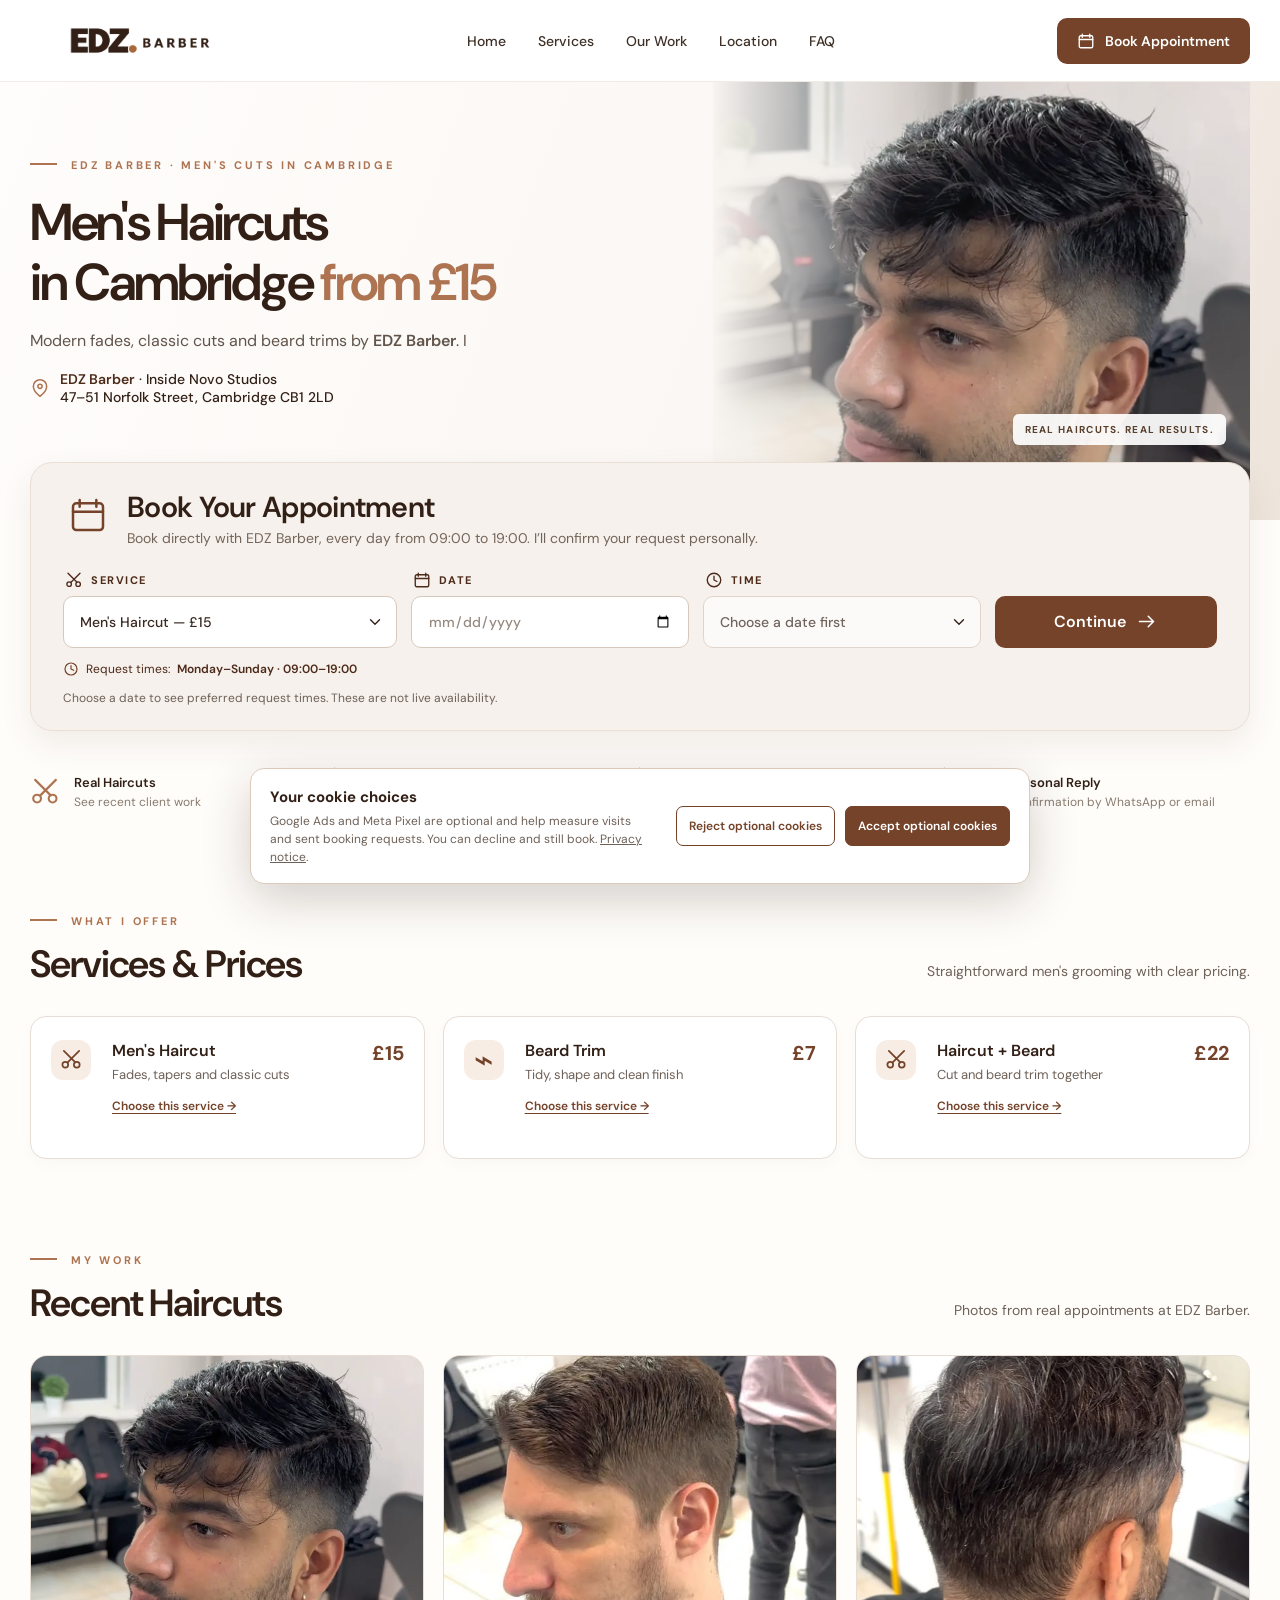
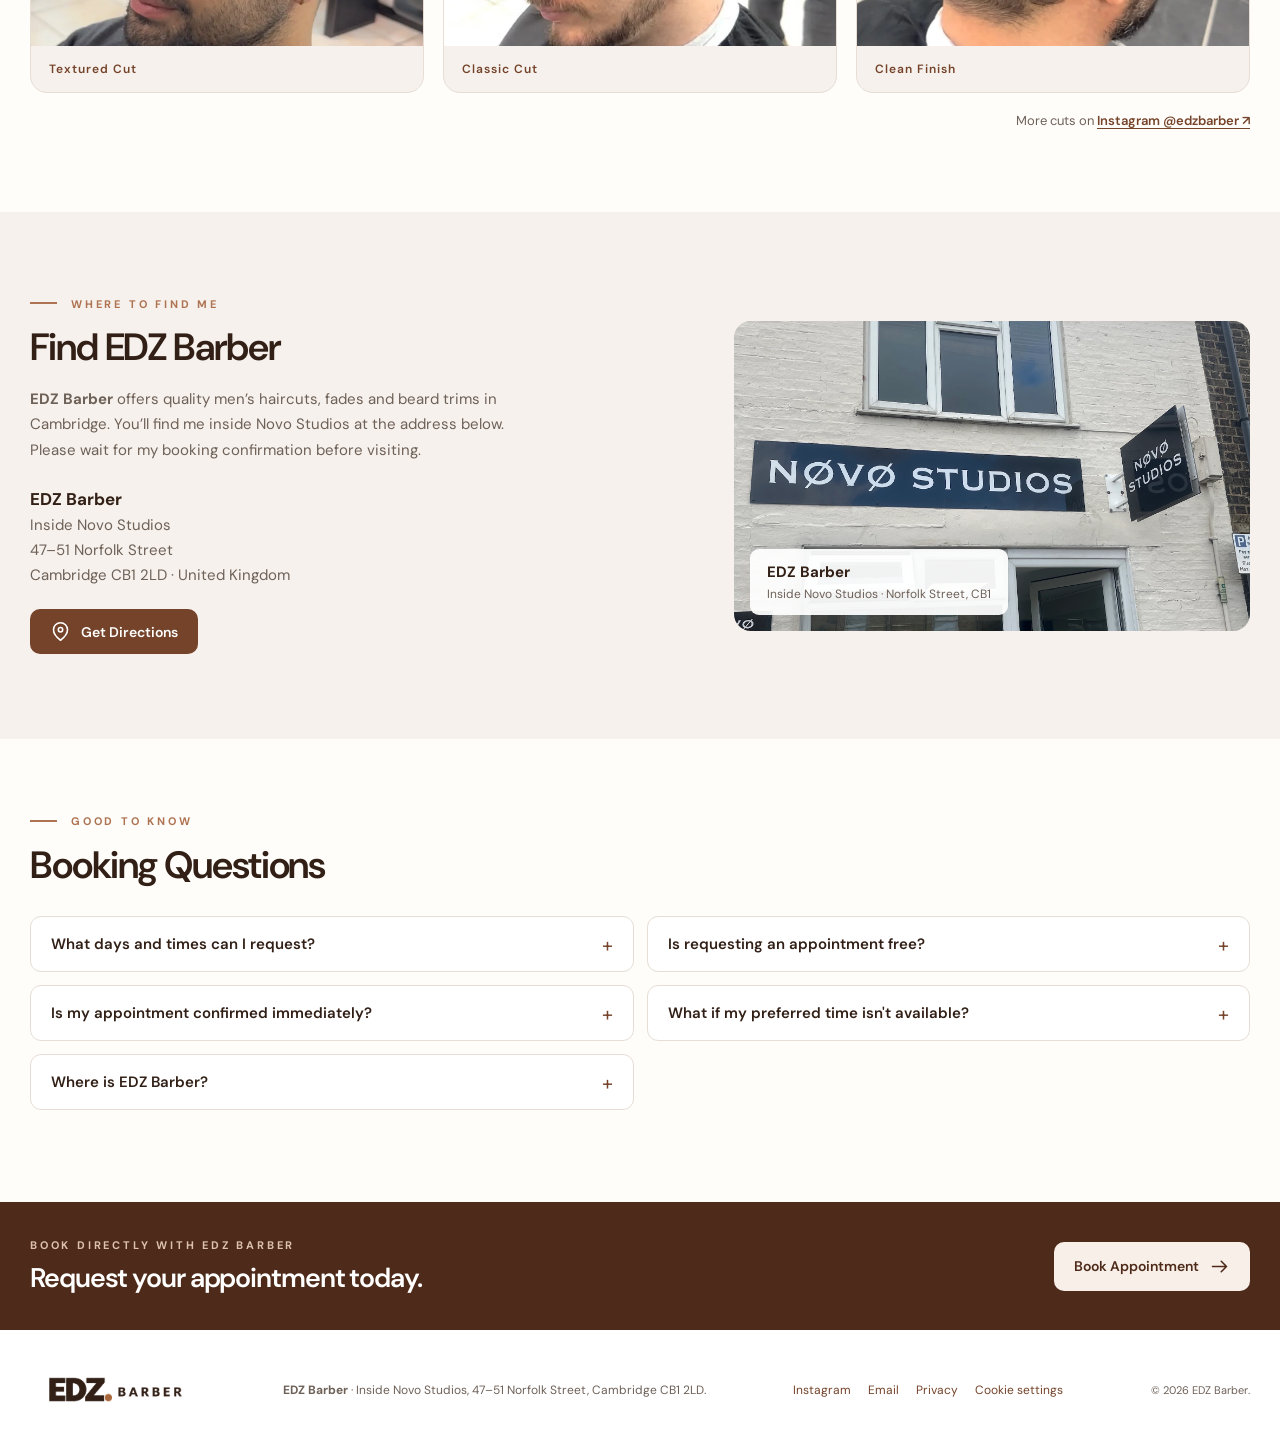
==== commit 186b4689: "fasfas" ====
--- a/index.html
+++ b/index.html
@@ -197,8 +197,7 @@
           <div class="hero-text">
             <div class="eyebrow eyebrow-line">EDZ BARBER · MEN'S CUTS IN CAMBRIDGE</div>
             <h1 id="hero-title">Men's Haircuts<br>in Cambridge <span>from £15</span></h1>
-            <p>Modern fades, classic cuts and beard trims by <strong>EDZ Barber</strong>. I work inside Novo Studios in
-              central Cambridge.</p>
+            <p>Modern fades, classic cuts and beard trims by <strong>EDZ Barber</strong>. I</p>
             <div class="hero-address"><svg class="icon" aria-hidden="true">
                 <use href="#ic-pin" />
               </svg><span><strong>EDZ Barber</strong> · Inside Novo Studios<br>47–51 Norfolk Street, Cambridge CB1
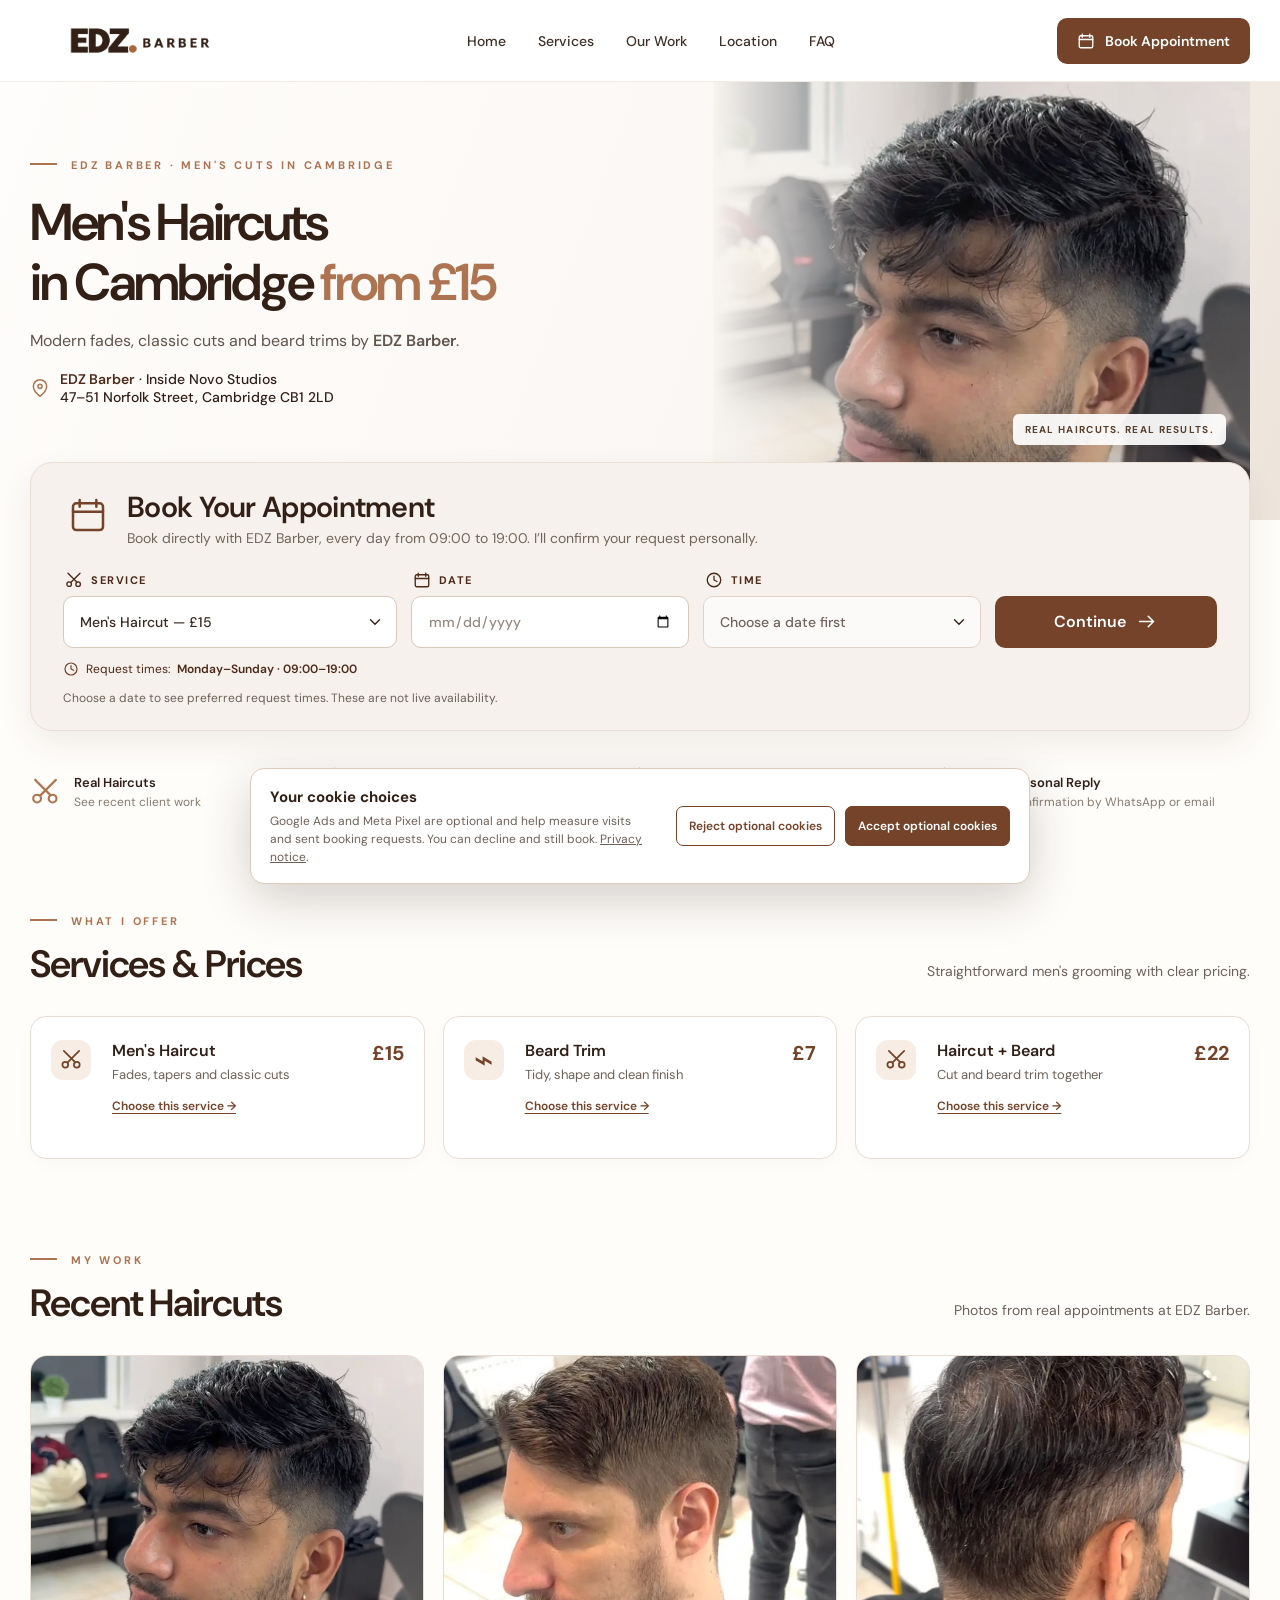
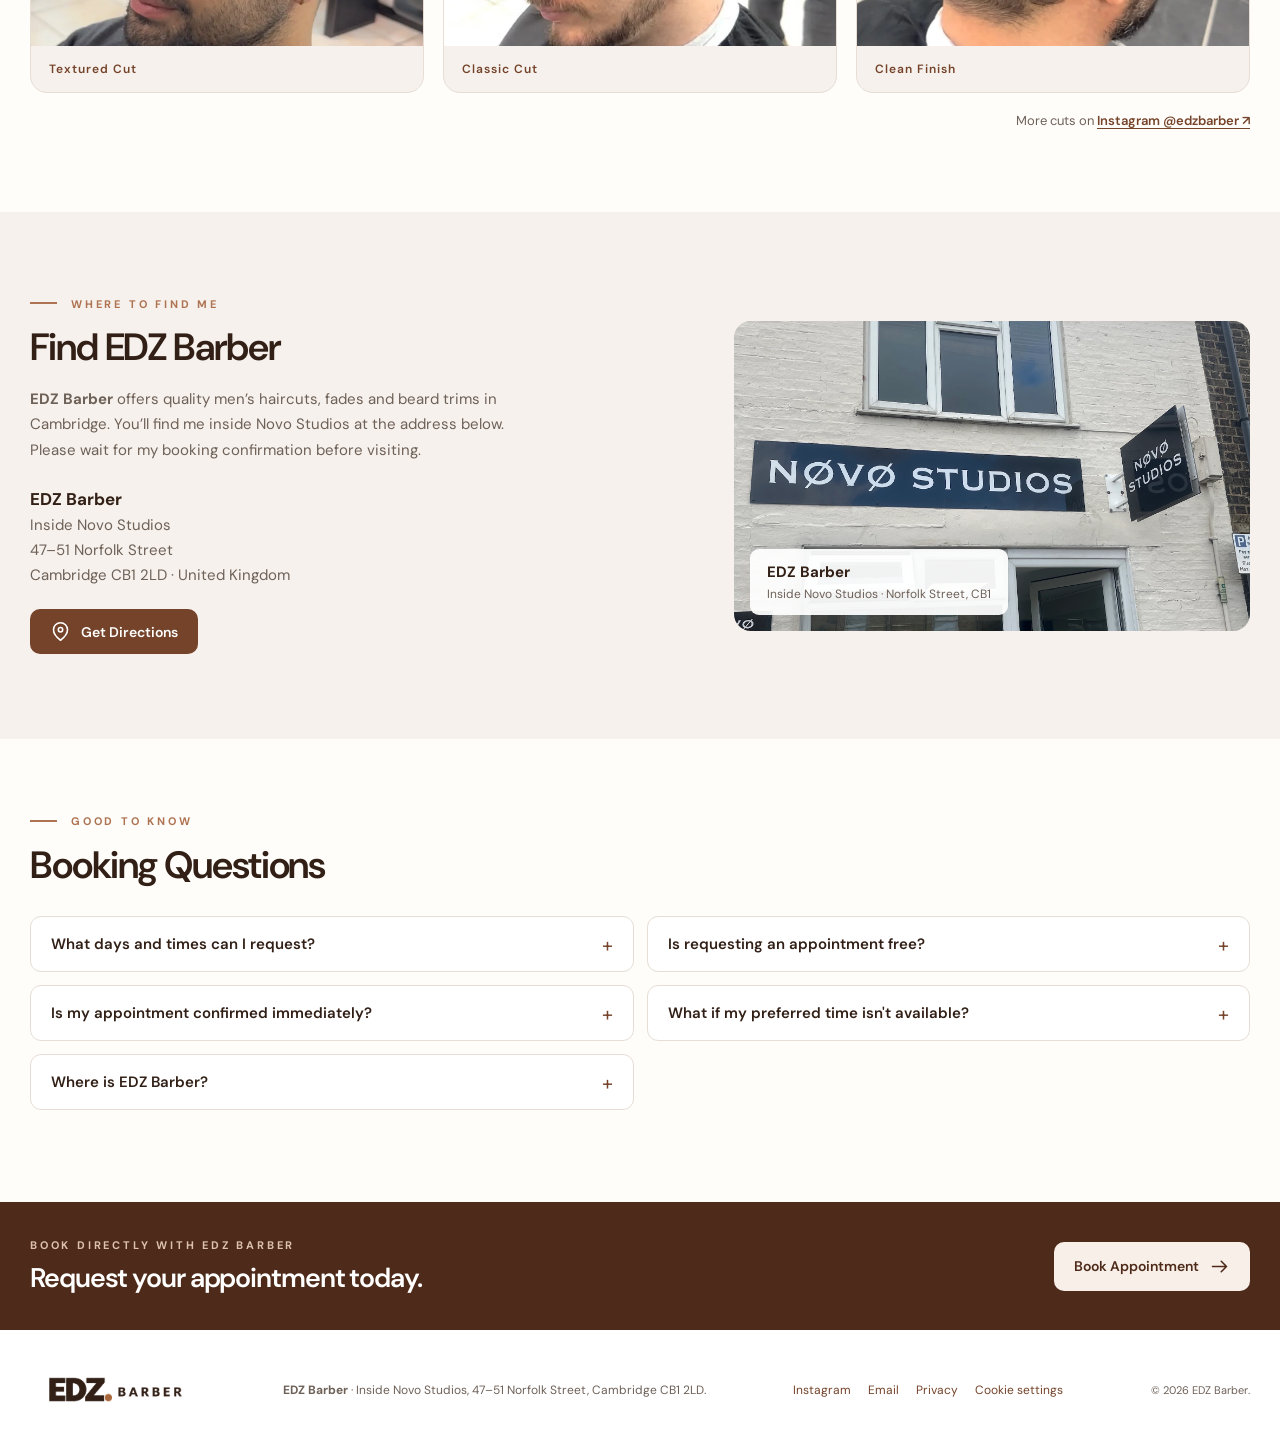
==== commit 437c8d7a: "fasfa" ====
--- a/index.html
+++ b/index.html
@@ -197,7 +197,7 @@
           <div class="hero-text">
             <div class="eyebrow eyebrow-line">EDZ BARBER · MEN'S CUTS IN CAMBRIDGE</div>
             <h1 id="hero-title">Men's Haircuts<br>in Cambridge <span>from £15</span></h1>
-            <p>Modern fades, classic cuts and beard trims by <strong>EDZ Barber</strong>. I</p>
+            <p>Modern fades, classic cuts and beard trims by <strong>EDZ Barber</strong>. </p>
             <div class="hero-address"><svg class="icon" aria-hidden="true">
                 <use href="#ic-pin" />
               </svg><span><strong>EDZ Barber</strong> · Inside Novo Studios<br>47–51 Norfolk Street, Cambridge CB1
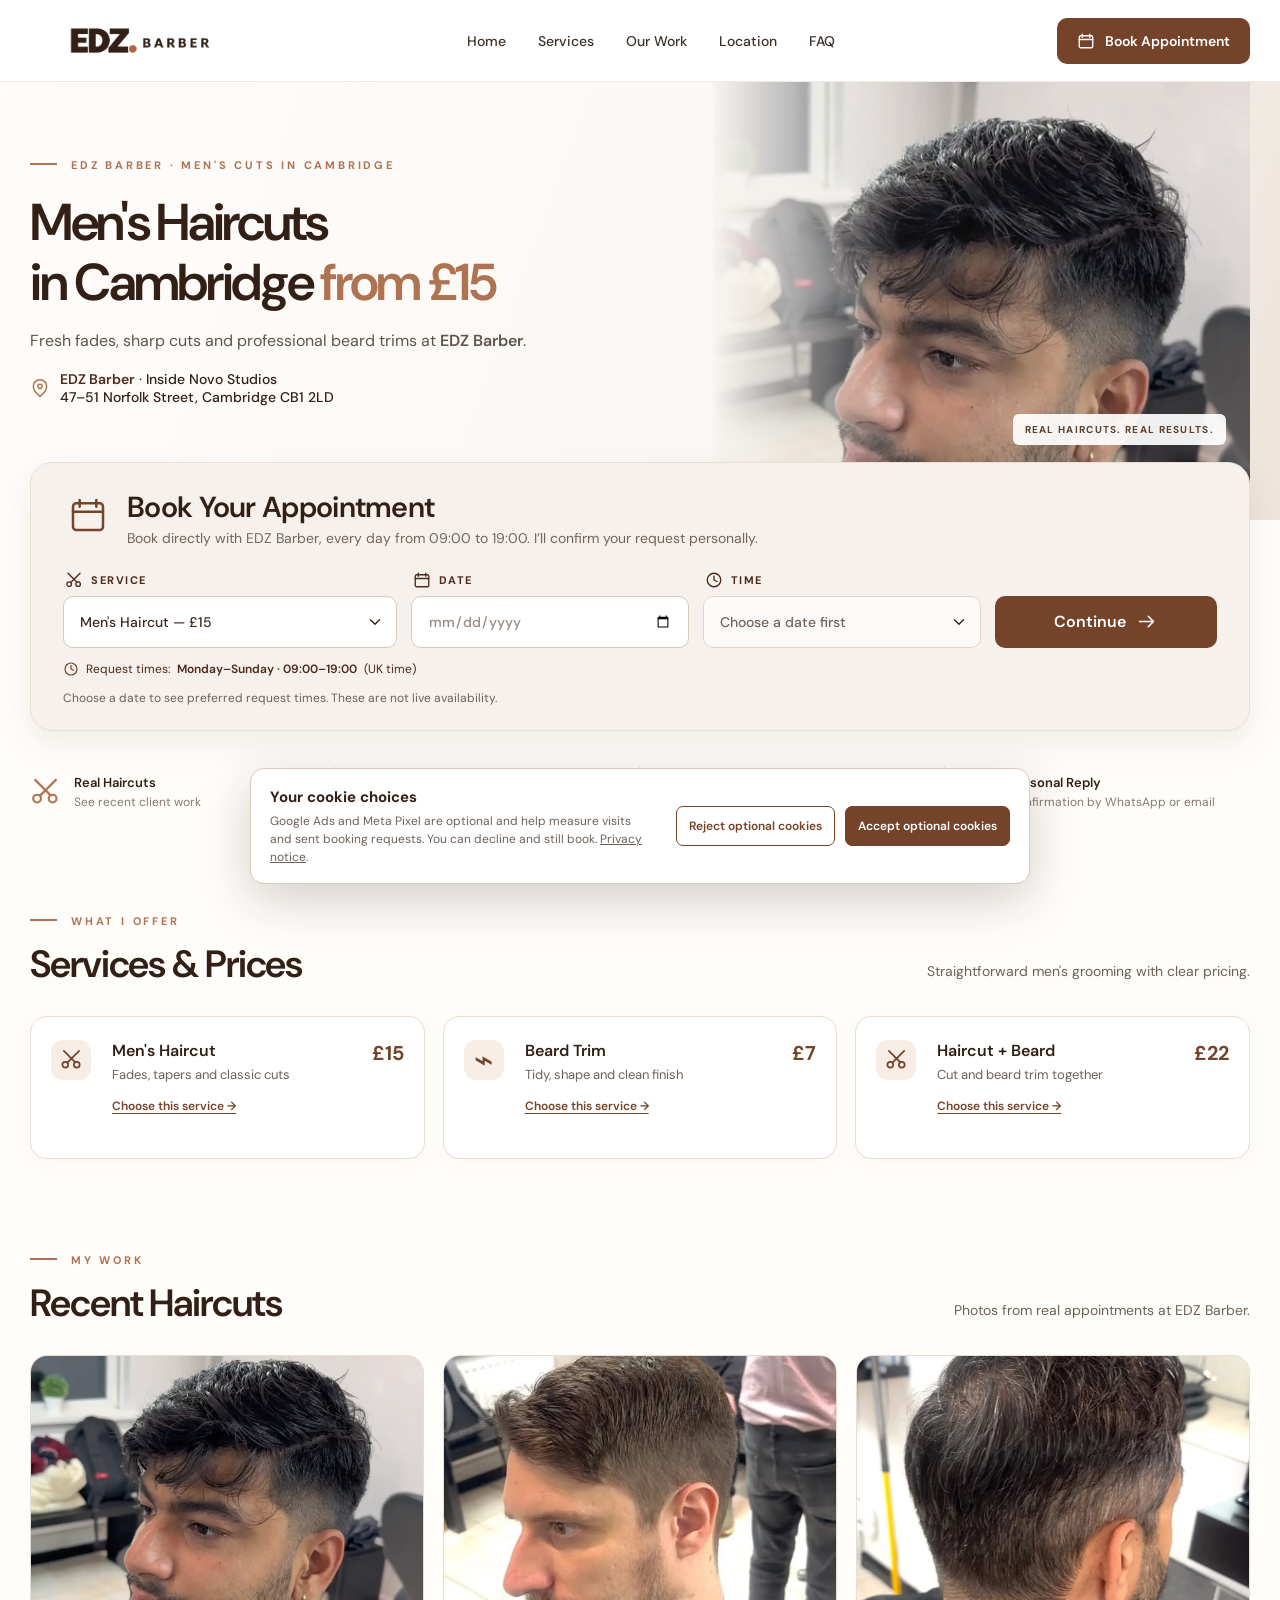
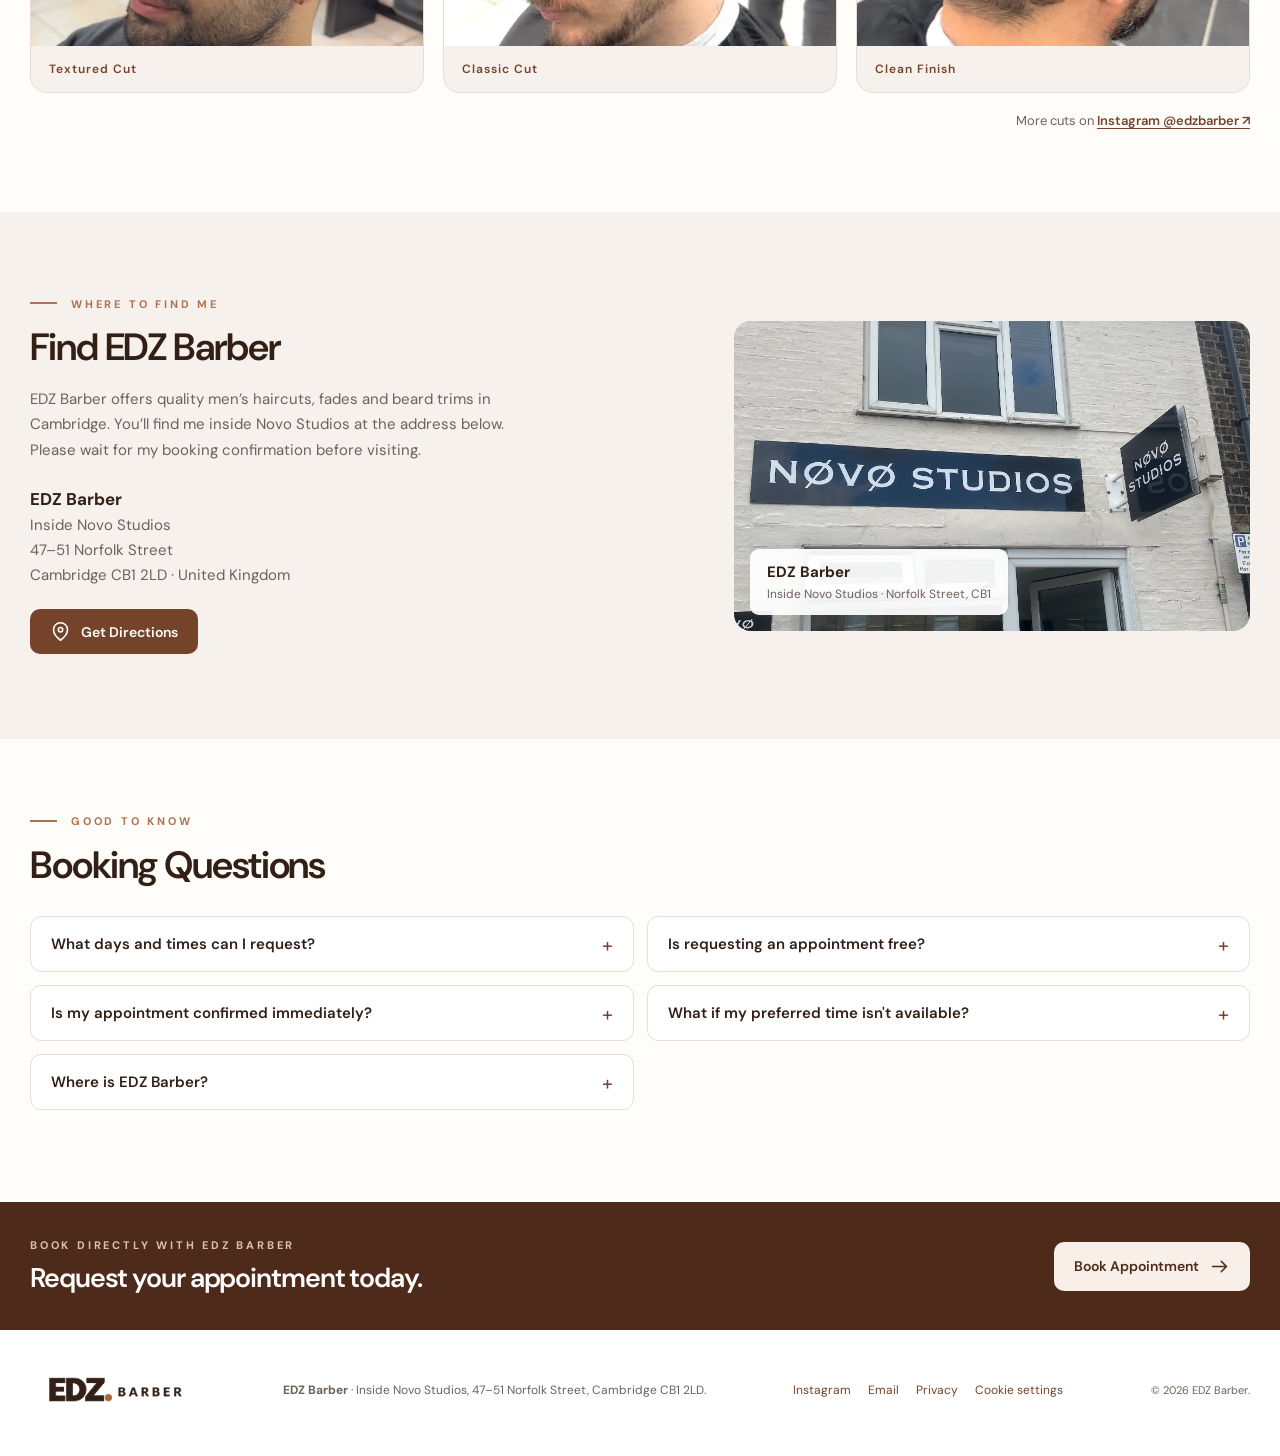
==== commit 267f9b9f: "vzxcvz" ====
--- a/index.html
+++ b/index.html
@@ -23,10 +23,10 @@
   <link href="https://fonts.googleapis.com/css2?family=DM+Sans:wght@400;500;600;700&display=swap" rel="stylesheet">
   <title>EDZ Barber | Men's Haircuts in Cambridge from £15</title>
   <script>window.dataLayer = window.dataLayer || []; function gtag() { dataLayer.push(arguments) } gtag('consent', 'default', { ad_storage: 'denied', analytics_storage: 'denied', ad_user_data: 'denied', ad_personalization: 'denied' }); gtag('js', new Date());</script>
-  <link rel="stylesheet" href="style.css?v=20261121-3">
+  <link rel="stylesheet" href="style.css?v=20261122-4">
   <script src="consent.js?v=20261121-3" defer></script>
   <script src="schedule.js?v=20261121-3" defer></script>
-  <script src="booking.js?v=20261121-3" defer></script>
+  <script src="booking.js?v=20261122-4" defer></script>
   <script
     type="application/ld+json">{"@context":"https://schema.org","@type":"HairSalon","name":"EDZ Barber","url":"https://www.edzbarber.co.uk/","image":"https://www.edzbarber.co.uk/assets/cut-classic.webp","description":"Independent EDZ Barber men's haircuts, fades and beard trims, inside Novo Studios in Cambridge. Booking requests are personally confirmed.","priceRange":"£7–£22","address":{"@type":"PostalAddress","streetAddress":"47–51 Norfolk Street","addressLocality":"Cambridge","postalCode":"CB1 2LD","addressCountry":"GB"},"sameAs":["https://www.instagram.com/edzbarber/"]}</script>
 </head>
@@ -157,8 +157,8 @@
               </div>
               <p class="booking-hours"><svg class="icon" aria-hidden="true">
                   <use href="#ic-clock" />
-                </svg> Request times: <strong>Monday–Sunday · 09:00–19:00</strong></p>
-              <p class="booking-help" id="date-help">Times are requests, not live availabilityNo
+                </svg> Request times: <strong>Monday–Sunday · 09:00–19:00</strong> (UK time)</p>
+              <p class="booking-help" id="date-help">Times are requests, not live availability. UK date and time. No
                 online payment.</p>
               <p class="form-error" id="booking-error" role="alert" hidden></p>
               <div class="details-panel" id="details-panel" hidden>
@@ -197,7 +197,7 @@
           <div class="hero-text">
             <div class="eyebrow eyebrow-line">EDZ BARBER · MEN'S CUTS IN CAMBRIDGE</div>
             <h1 id="hero-title">Men's Haircuts<br>in Cambridge <span>from £15</span></h1>
-            <p>Modern fades, classic cuts and beard trims by <strong>EDZ Barber</strong>. </p>
+            <p>Fresh fades, sharp cuts and professional beard trims at <strong>EDZ Barber</strong>.</p>
             <div class="hero-address"><svg class="icon" aria-hidden="true">
                 <use href="#ic-pin" />
               </svg><span><strong>EDZ Barber</strong> · Inside Novo Studios<br>47–51 Norfolk Street, Cambridge CB1
@@ -301,9 +301,8 @@
         <div>
           <p class="eyebrow eyebrow-line">WHERE TO FIND ME</p>
           <h2>Find EDZ Barber</h2>
-          <p><strong>EDZ Barber</strong> offers quality men’s haircuts, fades and beard trims in Cambridge.
-            You’ll find me inside Novo Studios at the address below. Please wait for my booking confirmation before
-            visiting.</p>
+          <p>EDZ Barber offers quality men’s haircuts, fades and beard trims in Cambridge. You’ll find me inside Novo
+            Studios at the address below. Please wait for my booking confirmation before visiting.</p>
           <address><strong>EDZ Barber</strong><br>Inside Novo Studios<br>47–51 Norfolk Street<br>Cambridge CB1 2LD ·
             United Kingdom</address><a class="direction-button"
             href="https://www.google.com/maps/dir/?api=1&amp;destination=47-51%20Norfolk%20Street%2C%20Cambridge%20CB1%202LD"
--- a/style.css
+++ b/style.css
@@ -281,7 +281,7 @@
   width: 100%;
   height: 100%;
   object-fit: cover;
-  object-position: center 40%;
+  object-position: center 37%;
   filter: saturate(.83);
   transform: scale(1.04)
 }
@@ -317,6 +317,11 @@
   position: relative;
   z-index: 5;
   margin-top: -58px
+}
+
+/* Switching between booking steps must not trigger viewport scroll anchoring. */
+.booking-section {
+  overflow-anchor: none
 }
 
 .booking-card {
@@ -1442,7 +1447,7 @@
   .hero-photo img {
     position: static;
     object-fit: cover;
-    object-position: 50% 35%
+    object-position: 50% 40%
   }
 
   .hero-photo:before {
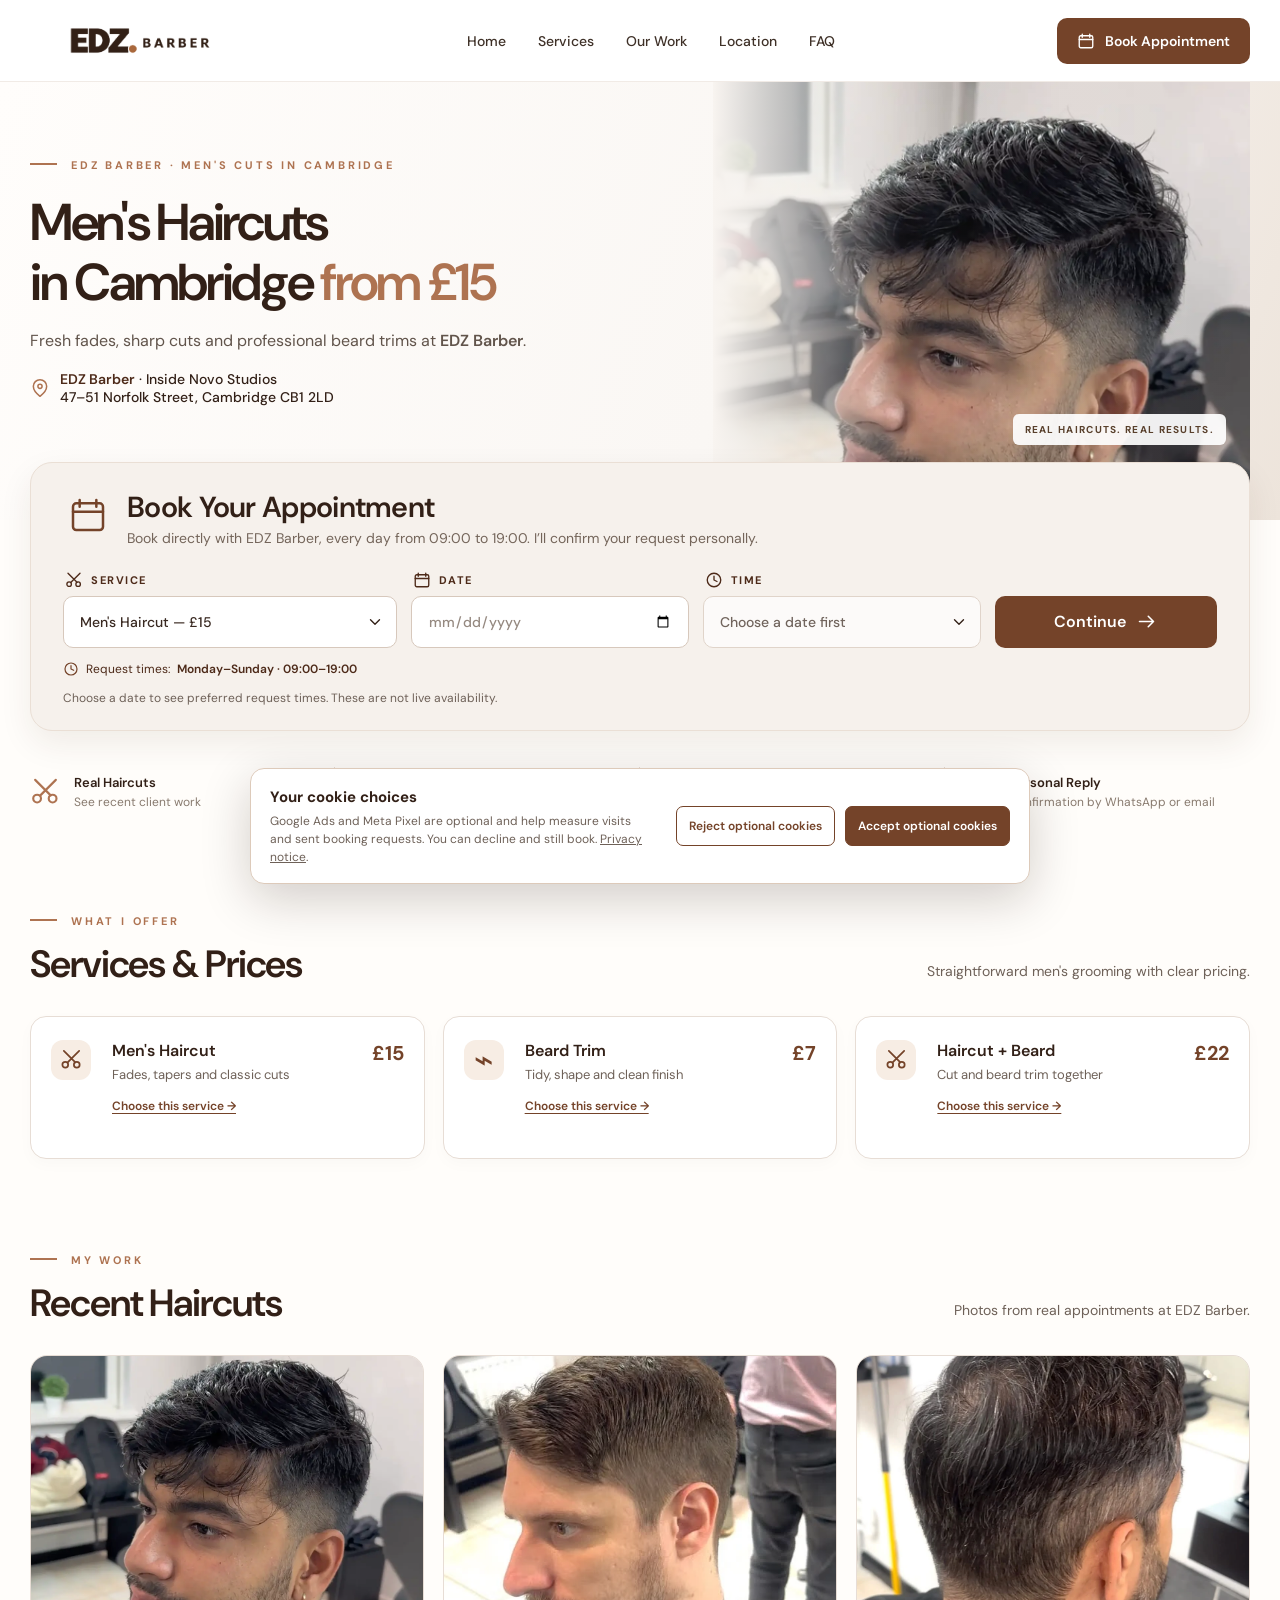
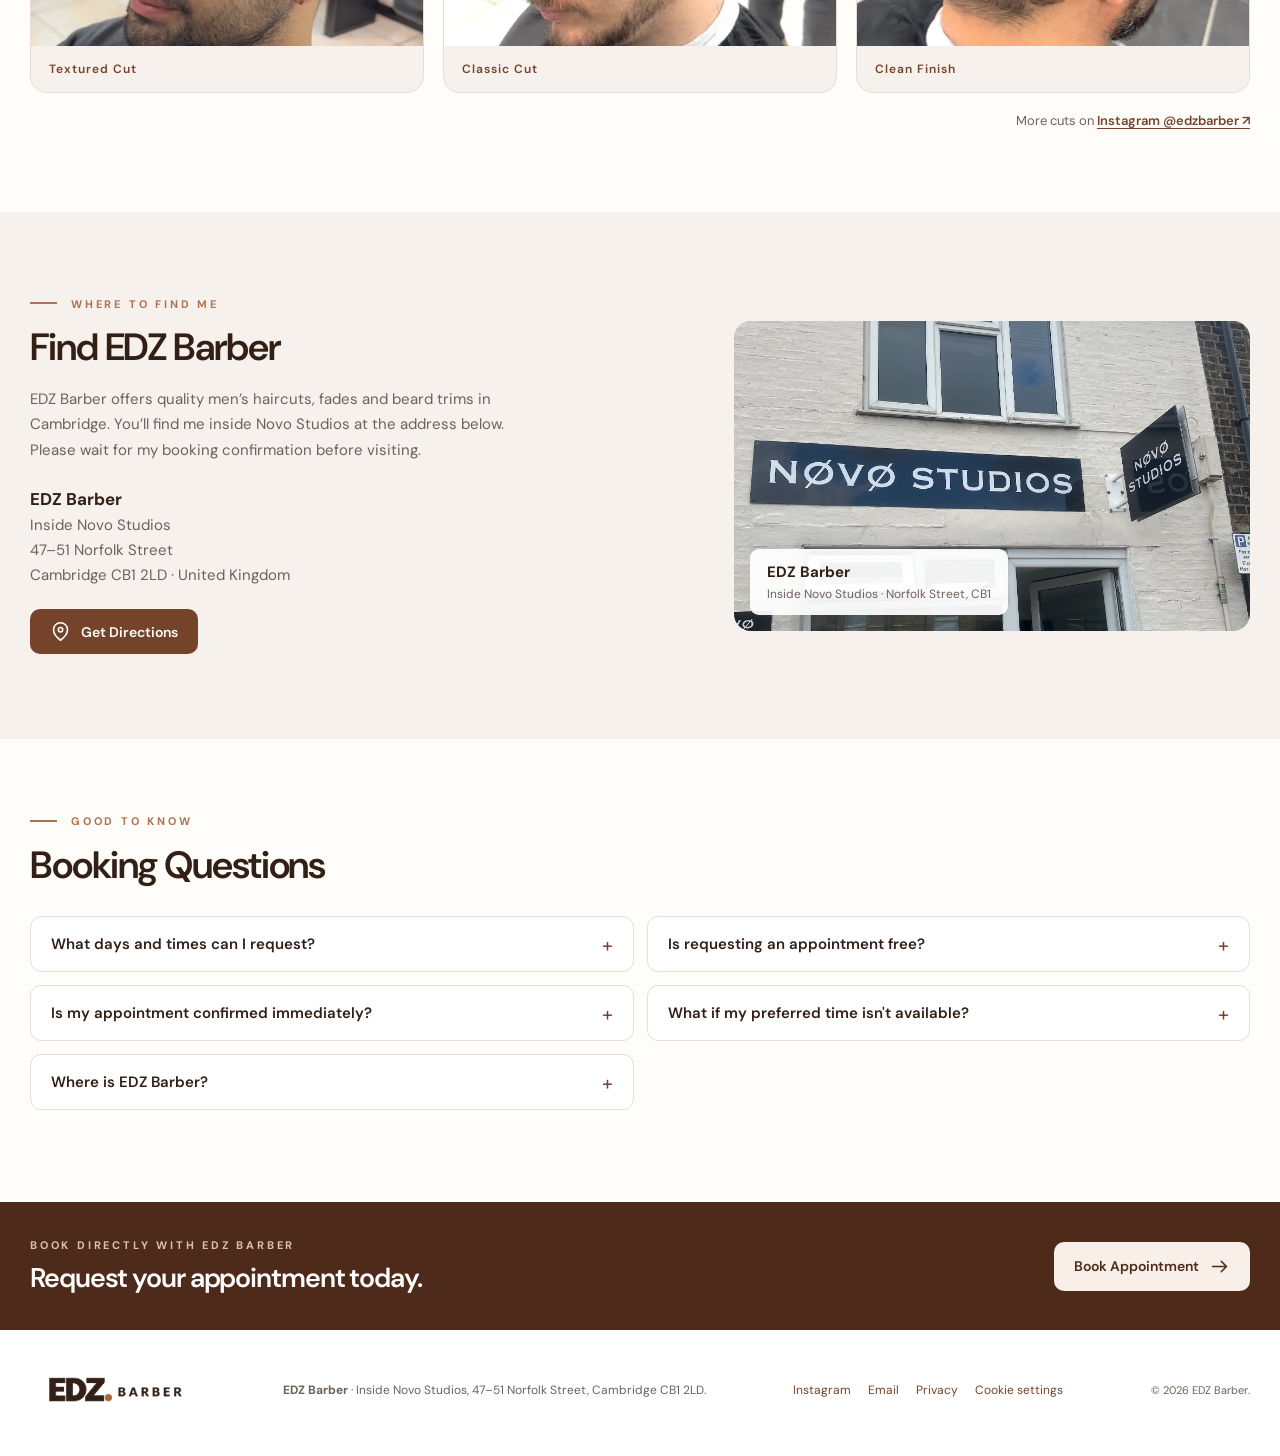
==== commit dbc7a286: "BXCVBX" ====
--- a/index.html
+++ b/index.html
@@ -157,8 +157,8 @@
               </div>
               <p class="booking-hours"><svg class="icon" aria-hidden="true">
                   <use href="#ic-clock" />
-                </svg> Request times: <strong>Monday–Sunday · 09:00–19:00</strong> (UK time)</p>
-              <p class="booking-help" id="date-help">Times are requests, not live availability. UK date and time. No
+                </svg> Request times: <strong>Monday–Sunday · 09:00–19:00</strong> </p>
+              <p class="booking-help" id="date-help">Times are requests, not live availability. No
                 online payment.</p>
               <p class="form-error" id="booking-error" role="alert" hidden></p>
               <div class="details-panel" id="details-panel" hidden>
@@ -328,7 +328,7 @@
           <details>
             <summary>What days and times can I request?</summary>
             <p>EDZ Barber accepts booking requests every day, Monday to Sunday, with start times each hour from 09:00 to
-              19:00 (UK time). The 19:00 appointment starts at 19:00. All requests require personal confirmation; dates
+              19:00 . The 19:00 appointment starts at 19:00. All requests require personal confirmation; dates
               and times are not live availability.</p>
           </details>
           <details>
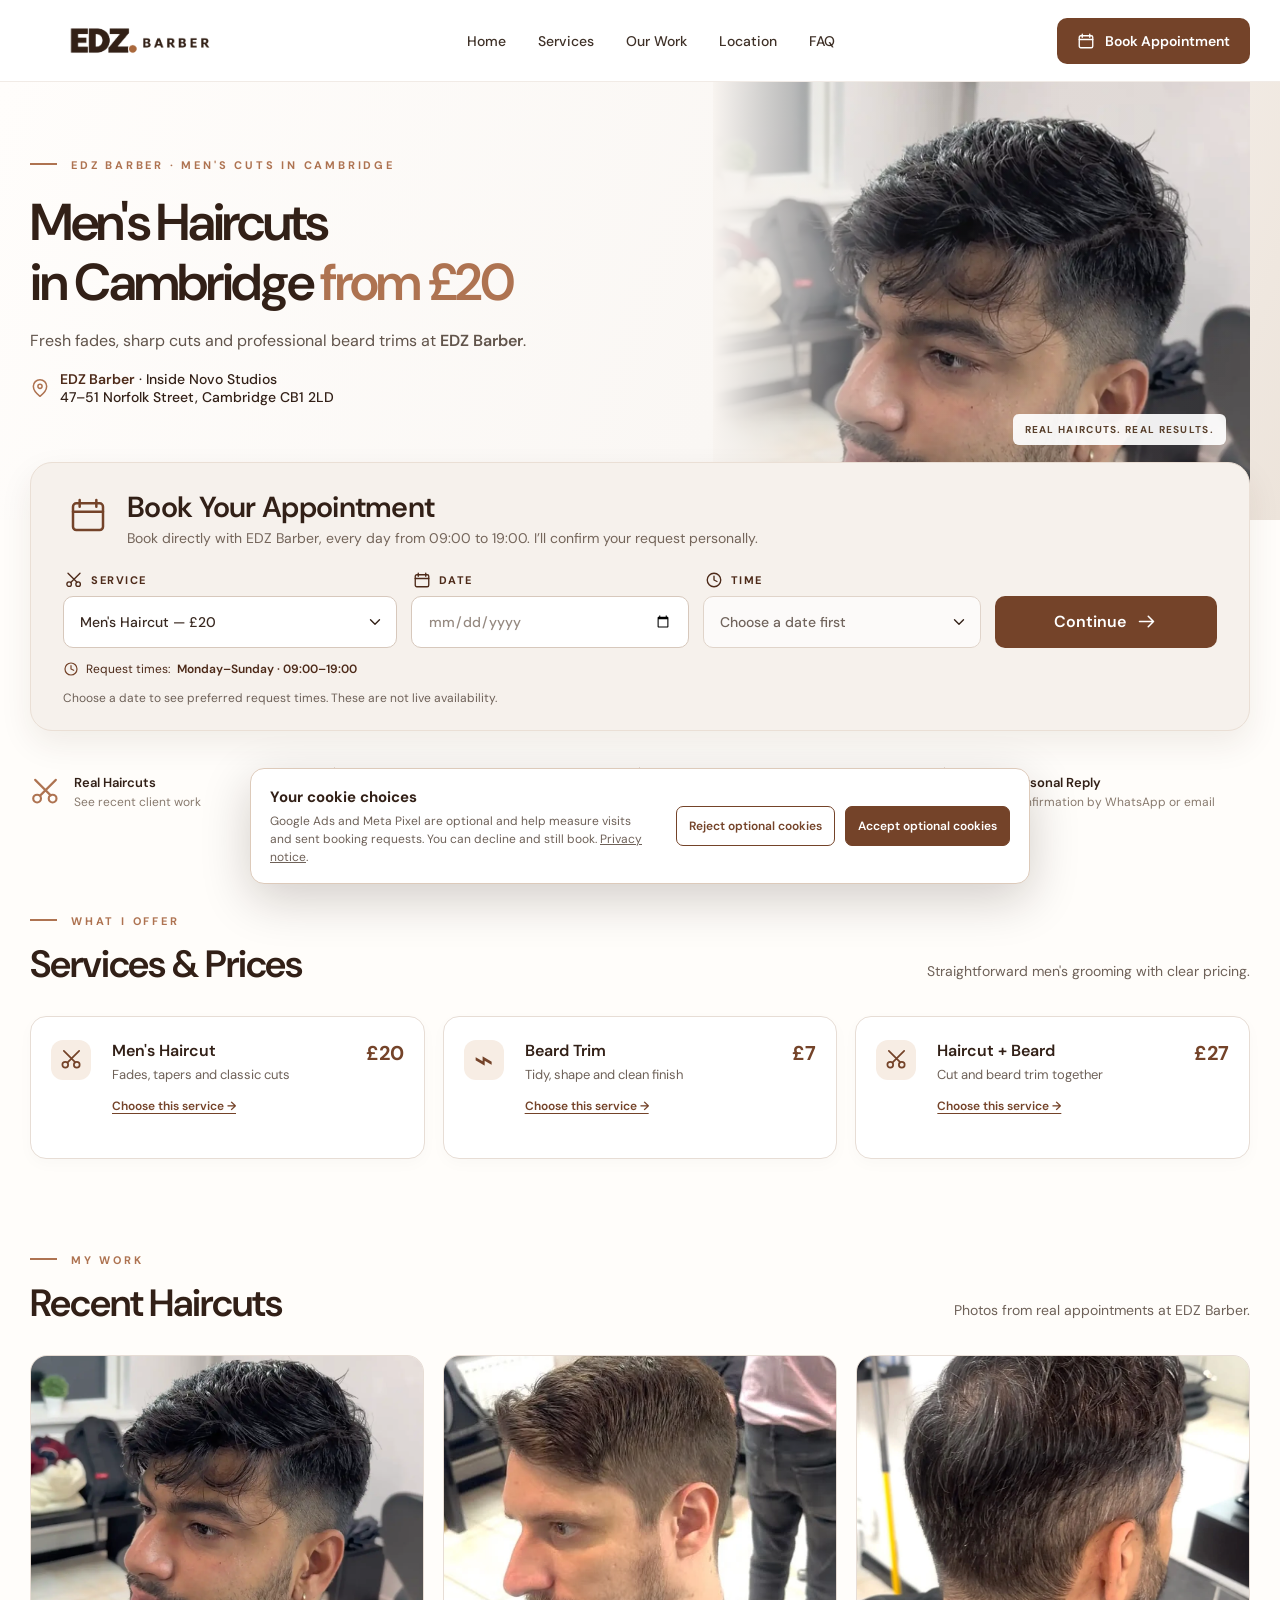
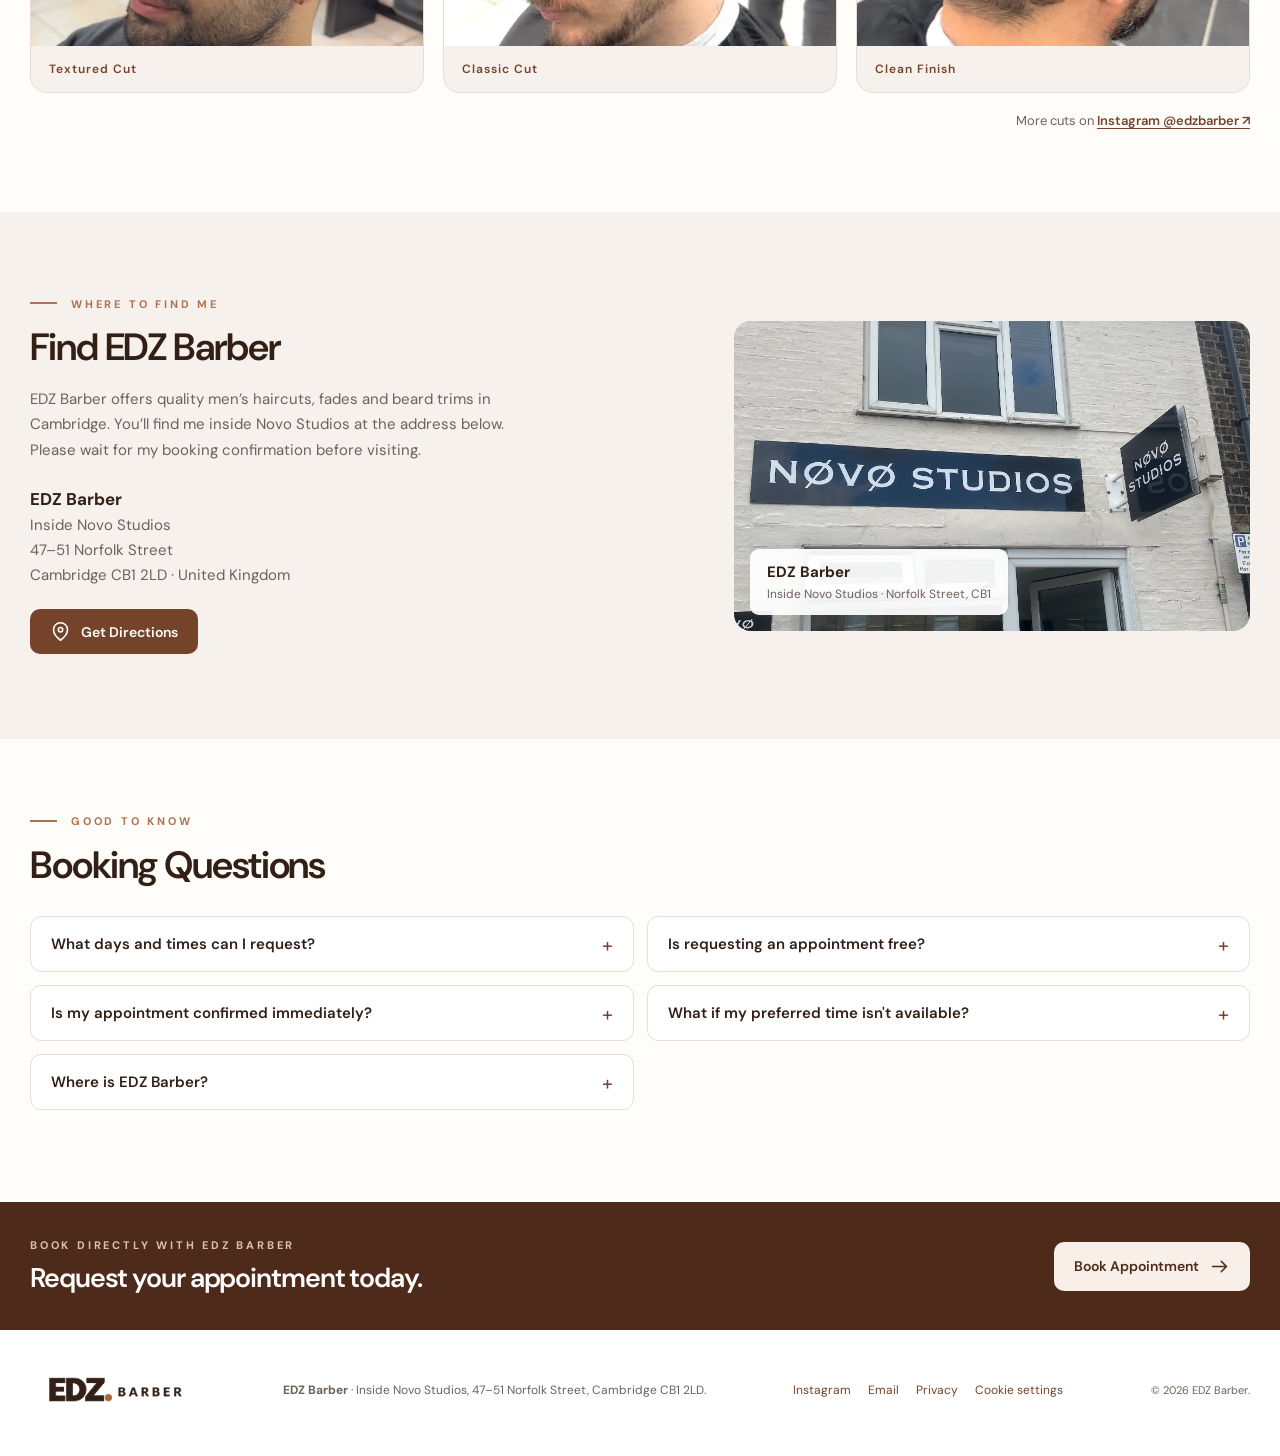
==== commit 99ad5c18: "terwt" ====
--- a/index.html
+++ b/index.html
@@ -6,12 +6,12 @@
   <meta name="viewport" content="width=device-width, initial-scale=1, viewport-fit=cover">
   <meta name="theme-color" content="#faf9f7">
   <meta name="description"
-    content="Book with EDZ Barber: men’s haircuts from £15 in Cambridge. Find EDZ Barber inside Novo Studios, 47–51 Norfolk Street, CB1 2LD. Free booking requests with personal confirmation.">
+    content="Book with EDZ Barber: men’s haircuts from £20 in Cambridge. Find EDZ Barber inside Novo Studios, 47–51 Norfolk Street, CB1 2LD. Free booking requests with personal confirmation.">
   <meta property="og:type" content="website">
   <meta property="og:locale" content="en_GB">
-  <meta property="og:title" content="EDZ Barber | Men's Haircuts in Cambridge from £15">
+  <meta property="og:title" content="EDZ Barber | Men's Haircuts in Cambridge from £20">
   <meta property="og:description"
-    content="Book directly with EDZ Barber — men’s haircuts £15, beard trims £7. Inside Novo Studios, 47–51 Norfolk Street, Cambridge CB1 2LD.">
+    content="Book directly with EDZ Barber — men’s haircuts £20, beard trims £7. Inside Novo Studios, 47–51 Norfolk Street, Cambridge CB1 2LD.">
   <meta property="og:url" content="https://www.edzbarber.co.uk/">
   <meta property="og:image" content="https://www.edzbarber.co.uk/assets/cut-classic.webp">
   <link rel="canonical" href="https://www.edzbarber.co.uk/">
@@ -21,14 +21,14 @@
   <link rel="preconnect" href="https://fonts.googleapis.com">
   <link rel="preconnect" href="https://fonts.gstatic.com" crossorigin>
   <link href="https://fonts.googleapis.com/css2?family=DM+Sans:wght@400;500;600;700&display=swap" rel="stylesheet">
-  <title>EDZ Barber | Men's Haircuts in Cambridge from £15</title>
+  <title>EDZ Barber | Men's Haircuts in Cambridge from £20</title>
   <script>window.dataLayer = window.dataLayer || []; function gtag() { dataLayer.push(arguments) } gtag('consent', 'default', { ad_storage: 'denied', analytics_storage: 'denied', ad_user_data: 'denied', ad_personalization: 'denied' }); gtag('js', new Date());</script>
   <link rel="stylesheet" href="style.css?v=20261122-4">
   <script src="consent.js?v=20261121-3" defer></script>
   <script src="schedule.js?v=20261121-3" defer></script>
   <script src="booking.js?v=20261122-4" defer></script>
   <script
-    type="application/ld+json">{"@context":"https://schema.org","@type":"HairSalon","name":"EDZ Barber","url":"https://www.edzbarber.co.uk/","image":"https://www.edzbarber.co.uk/assets/cut-classic.webp","description":"Independent EDZ Barber men's haircuts, fades and beard trims, inside Novo Studios in Cambridge. Booking requests are personally confirmed.","priceRange":"£7–£22","address":{"@type":"PostalAddress","streetAddress":"47–51 Norfolk Street","addressLocality":"Cambridge","postalCode":"CB1 2LD","addressCountry":"GB"},"sameAs":["https://www.instagram.com/edzbarber/"]}</script>
+    type="application/ld+json">{"@context":"https://schema.org","@type":"HairSalon","name":"EDZ Barber","url":"https://www.edzbarber.co.uk/","image":"https://www.edzbarber.co.uk/assets/cut-classic.webp","description":"Independent EDZ Barber men's haircuts, fades and beard trims, inside Novo Studios in Cambridge. Booking requests are personally confirmed.","priceRange":"£7–£27","address":{"@type":"PostalAddress","streetAddress":"47–51 Norfolk Street","addressLocality":"Cambridge","postalCode":"CB1 2LD","addressCountry":"GB"},"sameAs":["https://www.instagram.com/edzbarber/"]}</script>
 </head>
 
 <body id="top">
@@ -127,9 +127,9 @@
                       <use href="#ic-scissors" />
                     </svg> Service</label>
                   <div class="select-wrapper"><select id="service-choice" required>
-                      <option value="haircut">Men's Haircut — £15</option>
+                      <option value="haircut">Men's Haircut — £20</option>
                       <option value="beard">Beard Trim — £7</option>
-                      <option value="both">Haircut + Beard — £22</option>
+                      <option value="both">Haircut + Beard — £27</option>
                     </select><svg class="chevron" aria-hidden="true">
                       <use href="#ic-chevron" />
                     </svg></div>
@@ -196,13 +196,13 @@
         <div class="container hero-inner">
           <div class="hero-text">
             <div class="eyebrow eyebrow-line">EDZ BARBER · MEN'S CUTS IN CAMBRIDGE</div>
-            <h1 id="hero-title">Men's Haircuts<br>in Cambridge <span>from £15</span></h1>
+            <h1 id="hero-title">Men's Haircuts<br>in Cambridge <span>from £20</span></h1>
             <p>Fresh fades, sharp cuts and professional beard trims at <strong>EDZ Barber</strong>.</p>
             <div class="hero-address"><svg class="icon" aria-hidden="true">
                 <use href="#ic-pin" />
               </svg><span><strong>EDZ Barber</strong> · Inside Novo Studios<br>47–51 Norfolk Street, Cambridge CB1
                 2LD</span></div>
-            <a class="hero-cta" href="#booking">Book your £15 cut <svg class="icon" aria-hidden="true">
+            <a class="hero-cta" href="#booking">Book your £20 cut <svg class="icon" aria-hidden="true">
                 <use href="#ic-arrow" />
               </svg></a>
           </div>
@@ -246,7 +246,7 @@
               <h3>Men's Haircut</h3>
               <p>Fades, tapers and classic cuts</p><button type="button" data-book-service="haircut">Choose this service
                 →</button>
-            </div><strong class="service-price">£15</strong>
+            </div><strong class="service-price">£20</strong>
           </article>
           <article class="service-card">
             <div class="service-icon beard-symbol" aria-hidden="true">⌁</div>
@@ -264,7 +264,7 @@
               <h3>Haircut + Beard</h3>
               <p>Cut and beard trim together</p><button type="button" data-book-service="both">Choose this service
                 →</button>
-            </div><strong class="service-price">£22</strong>
+            </div><strong class="service-price">£27</strong>
           </article>
         </div>
       </div>
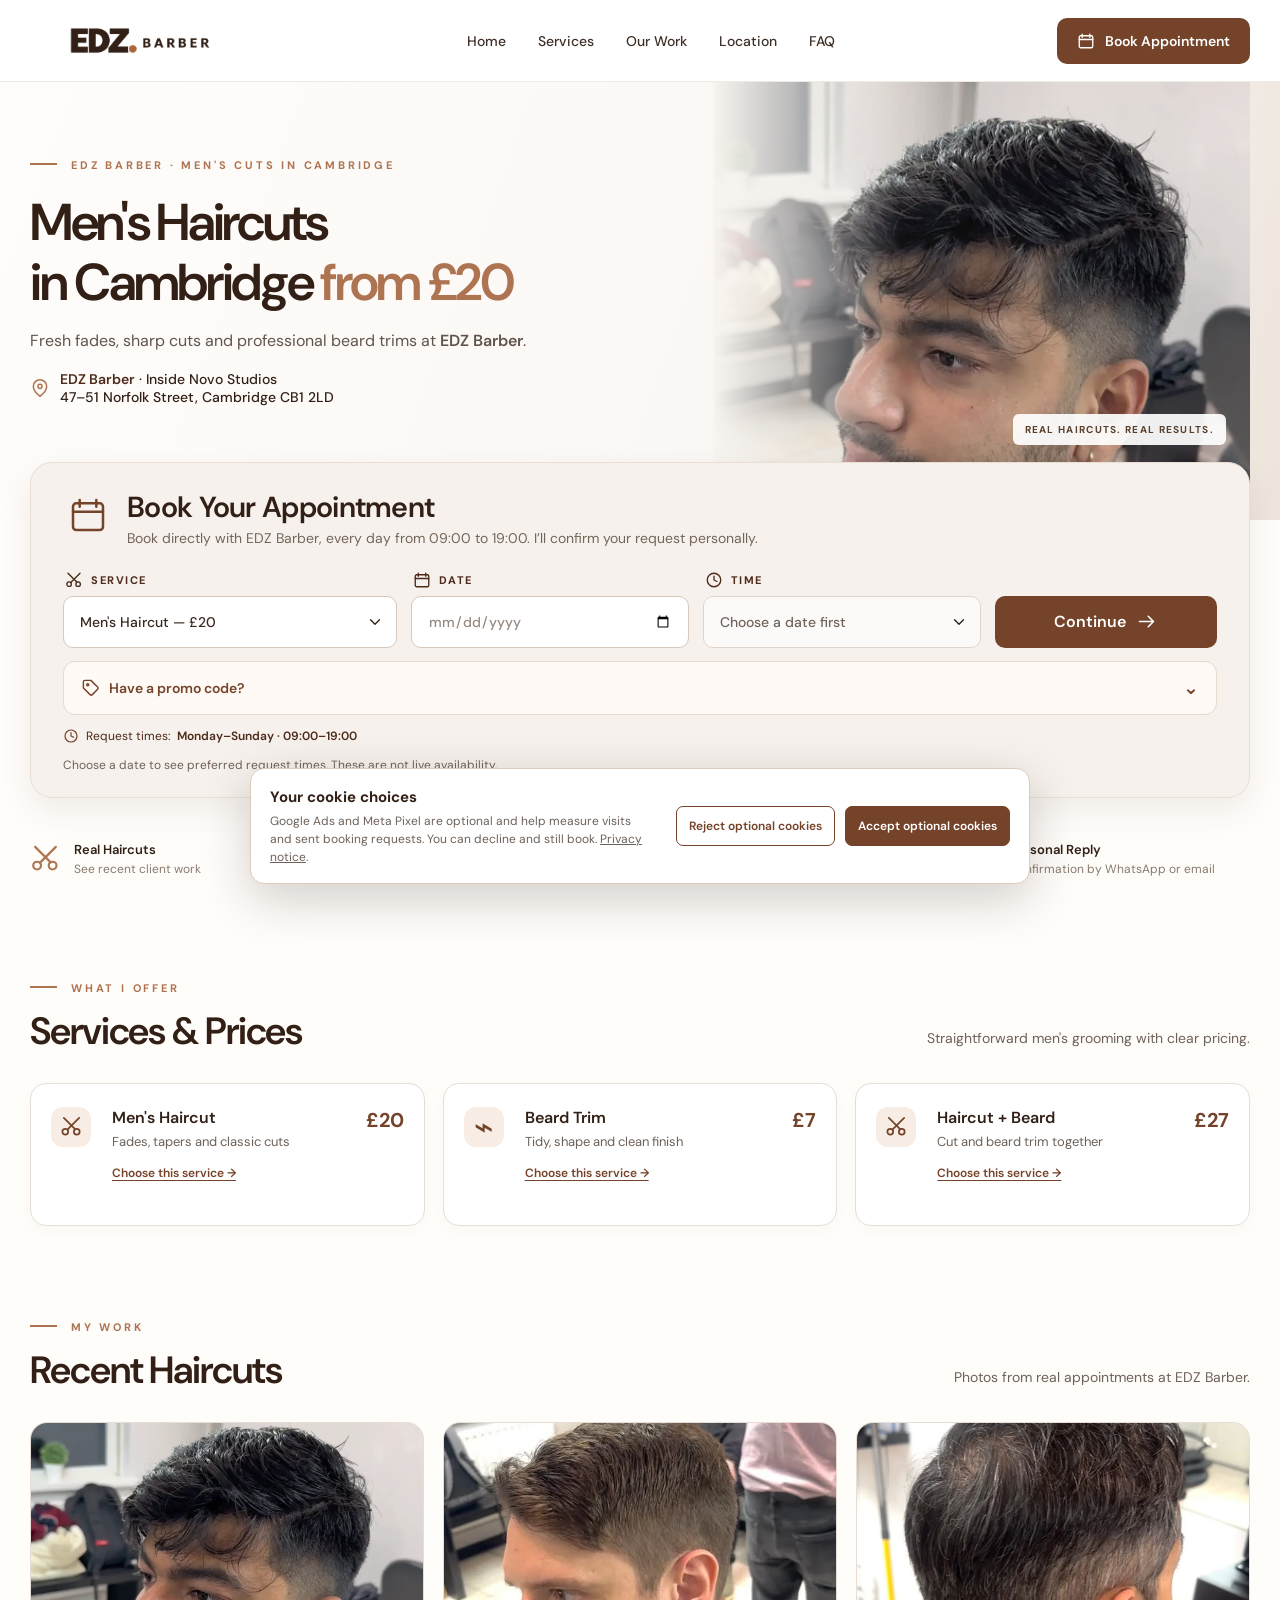
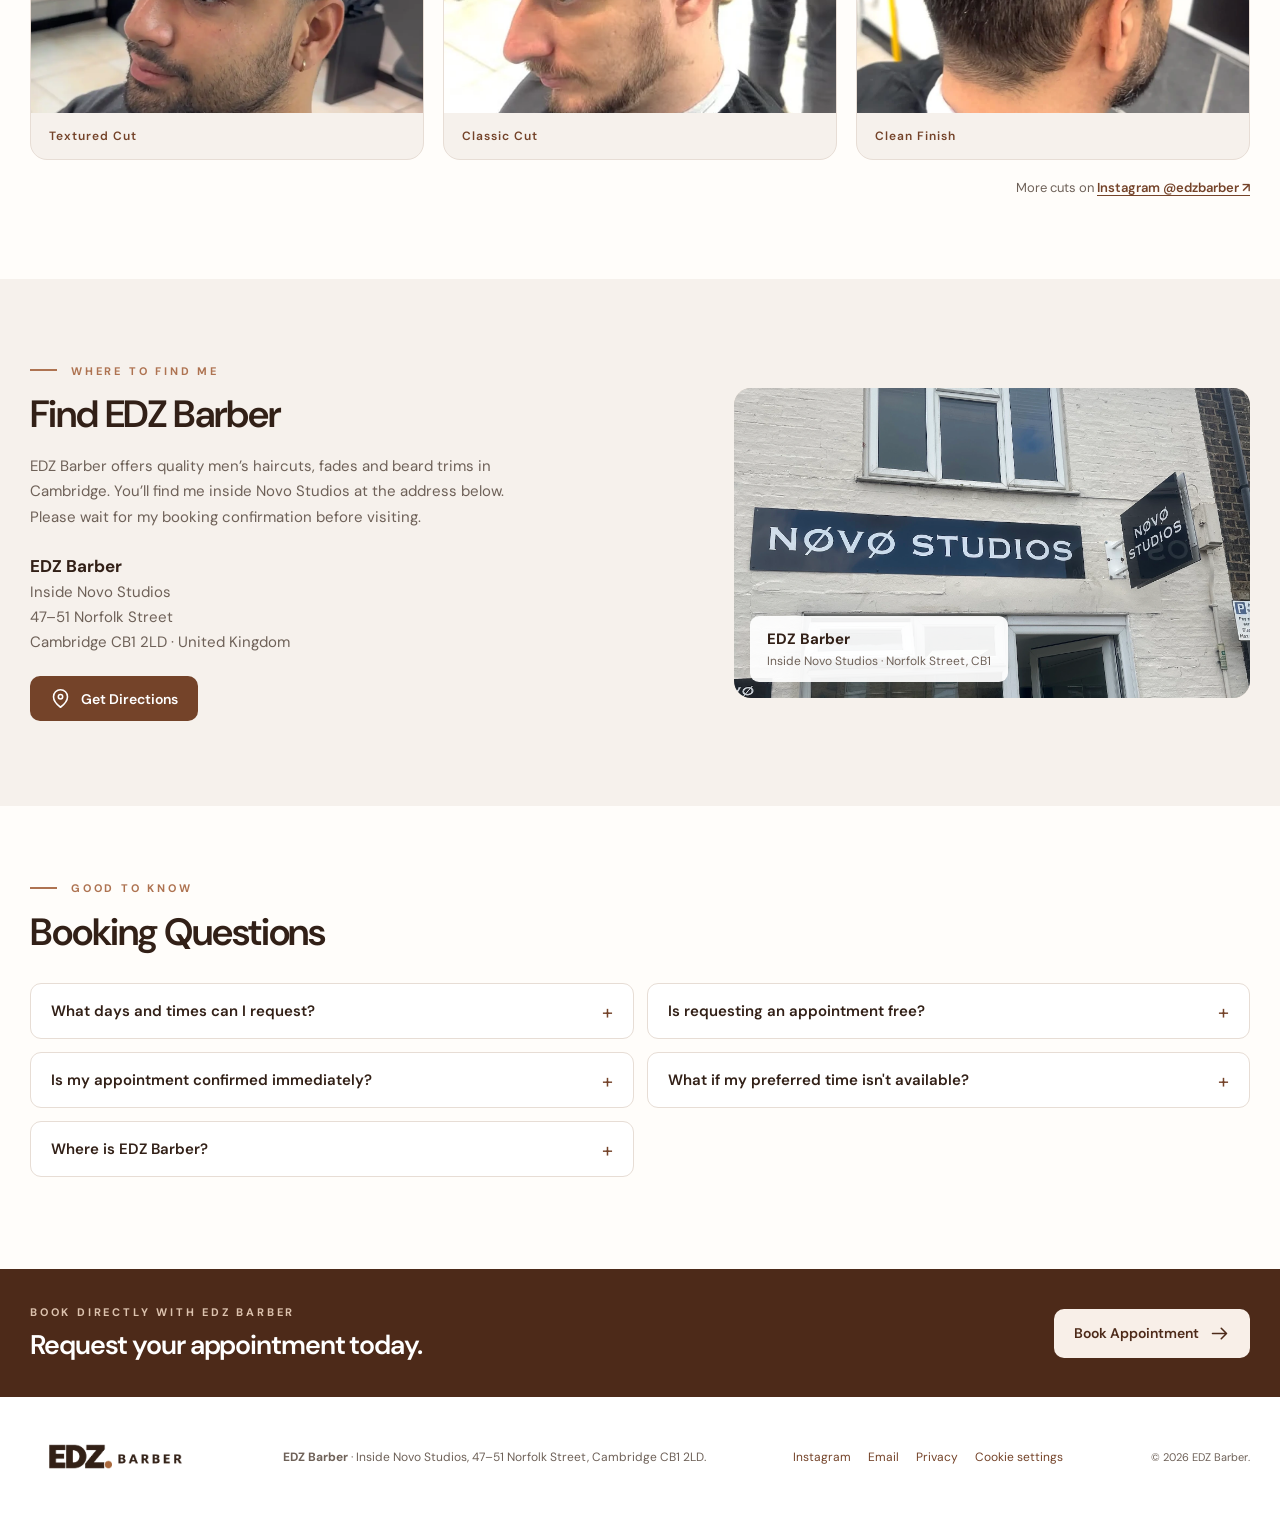
==== commit e0d5a476: "jkljlkl" ====
--- a/index.html
+++ b/index.html
@@ -23,10 +23,10 @@
   <link href="https://fonts.googleapis.com/css2?family=DM+Sans:wght@400;500;600;700&display=swap" rel="stylesheet">
   <title>EDZ Barber | Men's Haircuts in Cambridge from £20</title>
   <script>window.dataLayer = window.dataLayer || []; function gtag() { dataLayer.push(arguments) } gtag('consent', 'default', { ad_storage: 'denied', analytics_storage: 'denied', ad_user_data: 'denied', ad_personalization: 'denied' }); gtag('js', new Date());</script>
-  <link rel="stylesheet" href="style.css?v=20261122-4">
+  <link rel="stylesheet" href="style.css?v=20261127-promo1">
   <script src="consent.js?v=20261121-3" defer></script>
   <script src="schedule.js?v=20261121-3" defer></script>
-  <script src="booking.js?v=20261122-4" defer></script>
+  <script src="booking.js?v=20261127-promo-fixed1" defer></script>
   <script
     type="application/ld+json">{"@context":"https://schema.org","@type":"HairSalon","name":"EDZ Barber","url":"https://www.edzbarber.co.uk/","image":"https://www.edzbarber.co.uk/assets/cut-classic.webp","description":"Independent EDZ Barber men's haircuts, fades and beard trims, inside Novo Studios in Cambridge. Booking requests are personally confirmed.","priceRange":"£7–£27","address":{"@type":"PostalAddress","streetAddress":"47–51 Norfolk Street","addressLocality":"Cambridge","postalCode":"CB1 2LD","addressCountry":"GB"},"sameAs":["https://www.instagram.com/edzbarber/"]}</script>
 </head>
@@ -112,7 +112,8 @@
               </div>
             </div>
             <form id="booking-request-form" action="https://api.web3forms.com/submit" method="POST" novalidate>
-              <input name="access_key" type="hidden" value="c25bfc3a-6f18-4bb9-8f61-29de231f1bf9">
+
+              <input type="hidden" name="access_key" value="c25bfc3a-6f18-4bb9-8f61-29de231f1bf9">
               <input name="subject" id="booking-subject" type="hidden" value="EDZ Barber — Booking request">
               <input name="from_name" type="hidden" value="EDZ Barber Bookings">
               <input name="service" id="submitted-service" type="hidden">
@@ -154,6 +155,26 @@
                     class="icon" aria-hidden="true">
                     <use href="#ic-arrow" />
                   </svg></button>
+              </div>
+              <div class="promo-section" id="promo-section" aria-label="Promotional discount">
+                <button type="button" class="promo-toggle" id="promo-toggle" aria-expanded="false" aria-controls="promo-details">
+                  <svg class="promo-tag" viewBox="0 0 24 24" fill="none" stroke="currentColor" stroke-width="1.8" stroke-linejoin="round" stroke-linecap="round" aria-hidden="true"><path d="M3 12.5V5a2 2 0 0 1 2-2h7.5l8.5 8.5a2 2 0 0 1 0 2.8l-6.7 6.7a2 2 0 0 1-2.8 0L3 12.5Z"/><circle cx="8.5" cy="8.5" r="1.3" /></svg>
+                  <span>Have a promo code?</span><span class="promo-toggle-arrow" aria-hidden="true">⌄</span>
+                </button>
+                <div id="promo-details" hidden>
+                  <div class="promo-input-row">
+                    <label class="sr-only" for="promo-code">Promo code</label>
+                    <input id="promo-code" type="text" placeholder="Enter your code" autocomplete="off" spellcheck="false" maxlength="30">
+                    <button type="button" id="promo-apply">Apply</button>
+                  </div>
+                  <p class="promo-message" id="promo-message" role="status" aria-live="polite"></p>
+                </div>
+                <div id="promo-price" class="promo-price" hidden>
+                  <span>Haircut total</span>
+                  <span class="promo-old">£20</span>
+                  <strong>£15</strong>
+                  <span class="promo-saved">You save £5</span>
+                </div>
               </div>
               <p class="booking-hours"><svg class="icon" aria-hidden="true">
                   <use href="#ic-clock" />
--- a/style.css
+++ b/style.css
@@ -1808,4 +1808,27 @@
   .cookie-banner-actions button {
     min-width: min(100%, 145px)
   }
-}+}
+
+/* Promotional booking code: EDZ Barber light cream / cocoa */
+.sr-only{position:absolute;width:1px;height:1px;padding:0;margin:-1px;overflow:hidden;clip:rect(0,0,0,0);white-space:nowrap;border:0}
+.promo-section{margin-top:13px;padding:14px 17px;background:#fffaf6;border:1px solid #e6d9ce;border-radius:12px;min-width:0}
+.promo-toggle{display:flex;align-items:center;gap:9px;width:100%;padding:0;color:#744329;border:0;background:transparent;text-align:left;font-size:14px;font-weight:600;min-height:24px}
+.promo-toggle:hover{text-decoration:underline;text-underline-offset:4px}
+.promo-tag{width:19px;height:19px;flex-shrink:0}
+.promo-toggle-arrow{margin-left:auto;font-size:19px;line-height:1;transition:transform .2s}
+.promo-toggle[aria-expanded=true] .promo-toggle-arrow{transform:rotate(180deg)}
+#promo-details{margin-top:12px}
+.promo-input-row{display:flex;gap:9px;width:100%;max-width:490px;min-width:0}
+.promo-input-row input{min-width:0;flex:1;width:100%;height:43px;border:1px solid #d9c9bf;border-radius:9px;background:white;color:#322017;padding:0 14px;font-size:14px;text-transform:uppercase;letter-spacing:.5px}
+.promo-input-row button{flex-shrink:0;border:0;background:#744329;color:white;font-weight:600;font-size:13px;padding:0 20px;border-radius:9px}
+.promo-input-row button:hover{background:#4d2a19}
+.promo-message{margin:9px 0 0;color:#516f43;font-size:12px;line-height:1.4}
+.promo-message.is-error{color:#a54035}
+.promo-price{display:flex;align-items:center;gap:12px;flex-wrap:wrap;border-top:1px solid #e9dcd0;margin-top:13px;padding-top:13px;font-size:14px;color:#443127}
+.promo-price>span:first-child{margin-right:auto}
+.promo-old{color:#85776d;text-decoration:line-through}
+.promo-price strong{color:#744329;font-size:25px;line-height:1.1}
+.promo-saved{padding:4px 8px;border-radius:5px;background:#e9f3e6;color:#326733;font-weight:600;font-size:11px}
+@media(max-width:760px){.promo-section{margin-top:12px;padding:13px 14px;border-radius:13px}.promo-input-row{max-width:100%}.promo-input-row button{padding:0 17px}.promo-price>span:first-child{width:100%;margin-right:0}.promo-price{gap:8px}}
+
